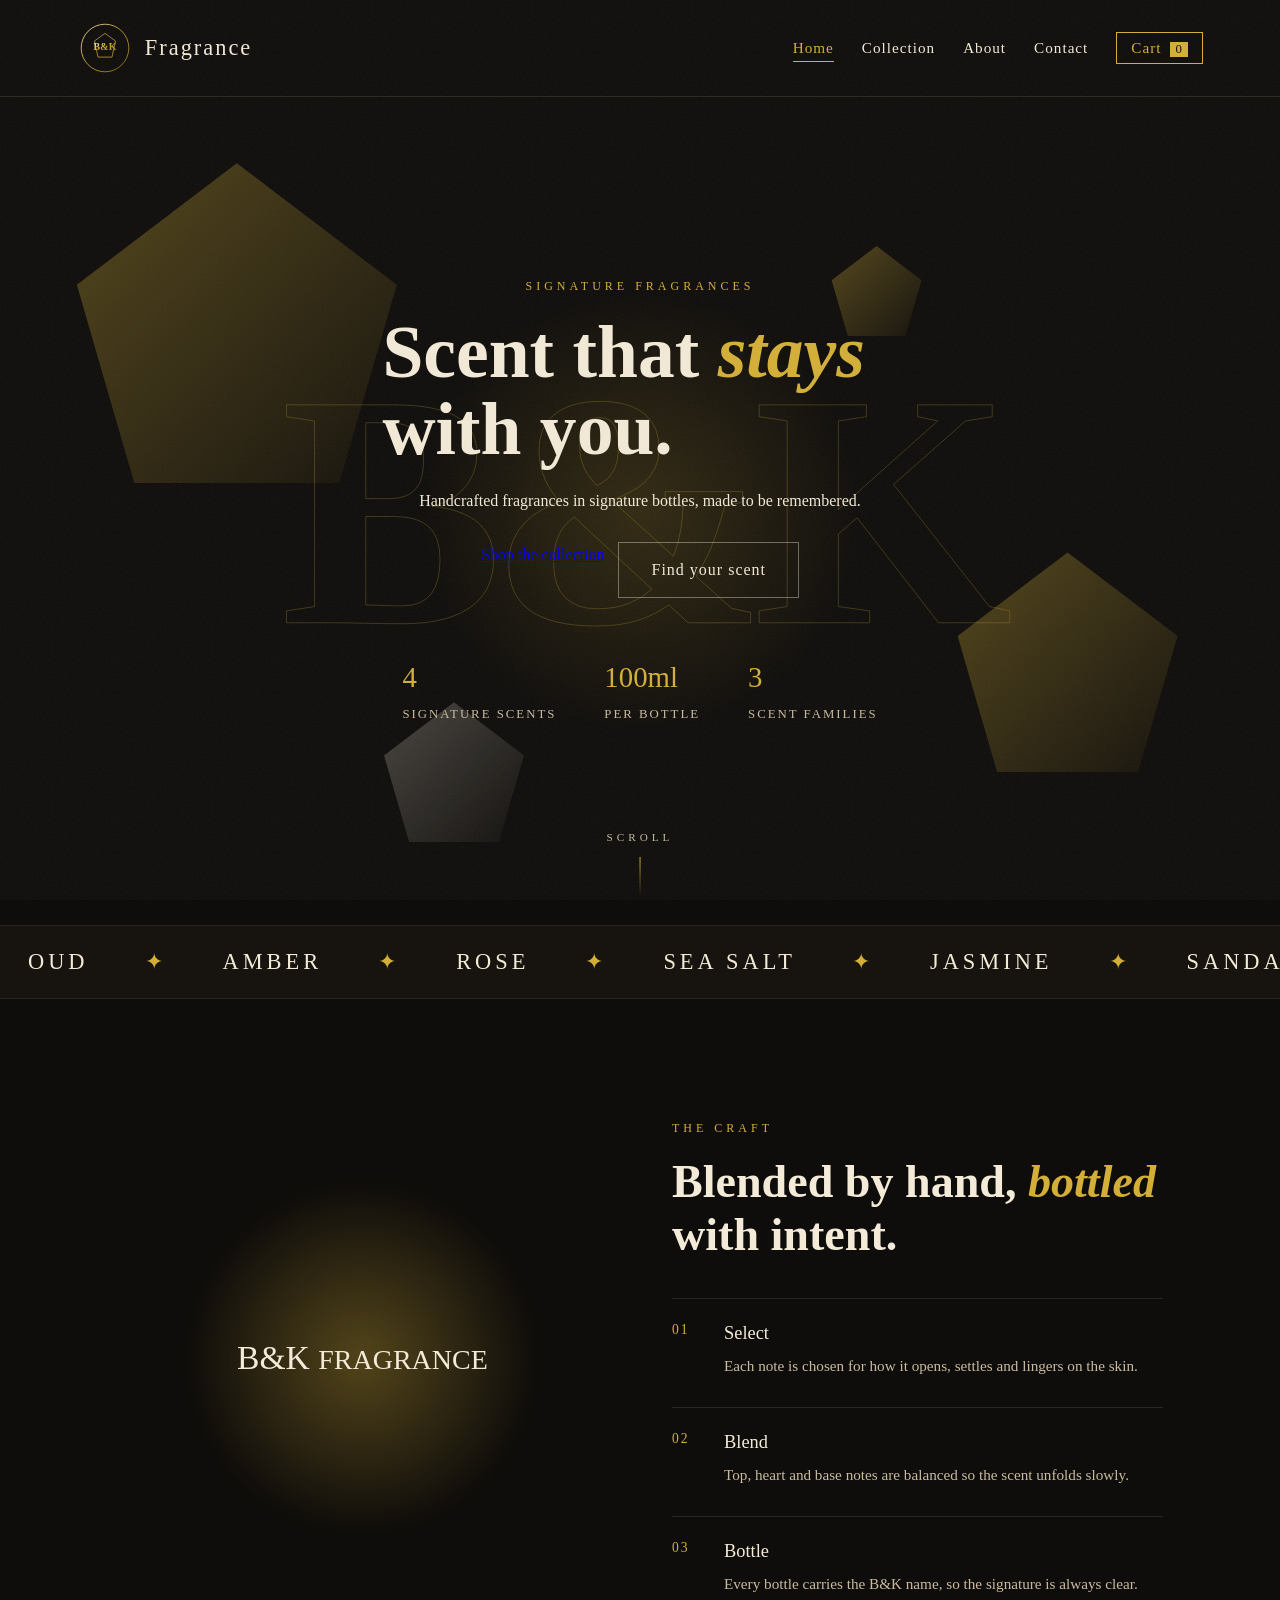
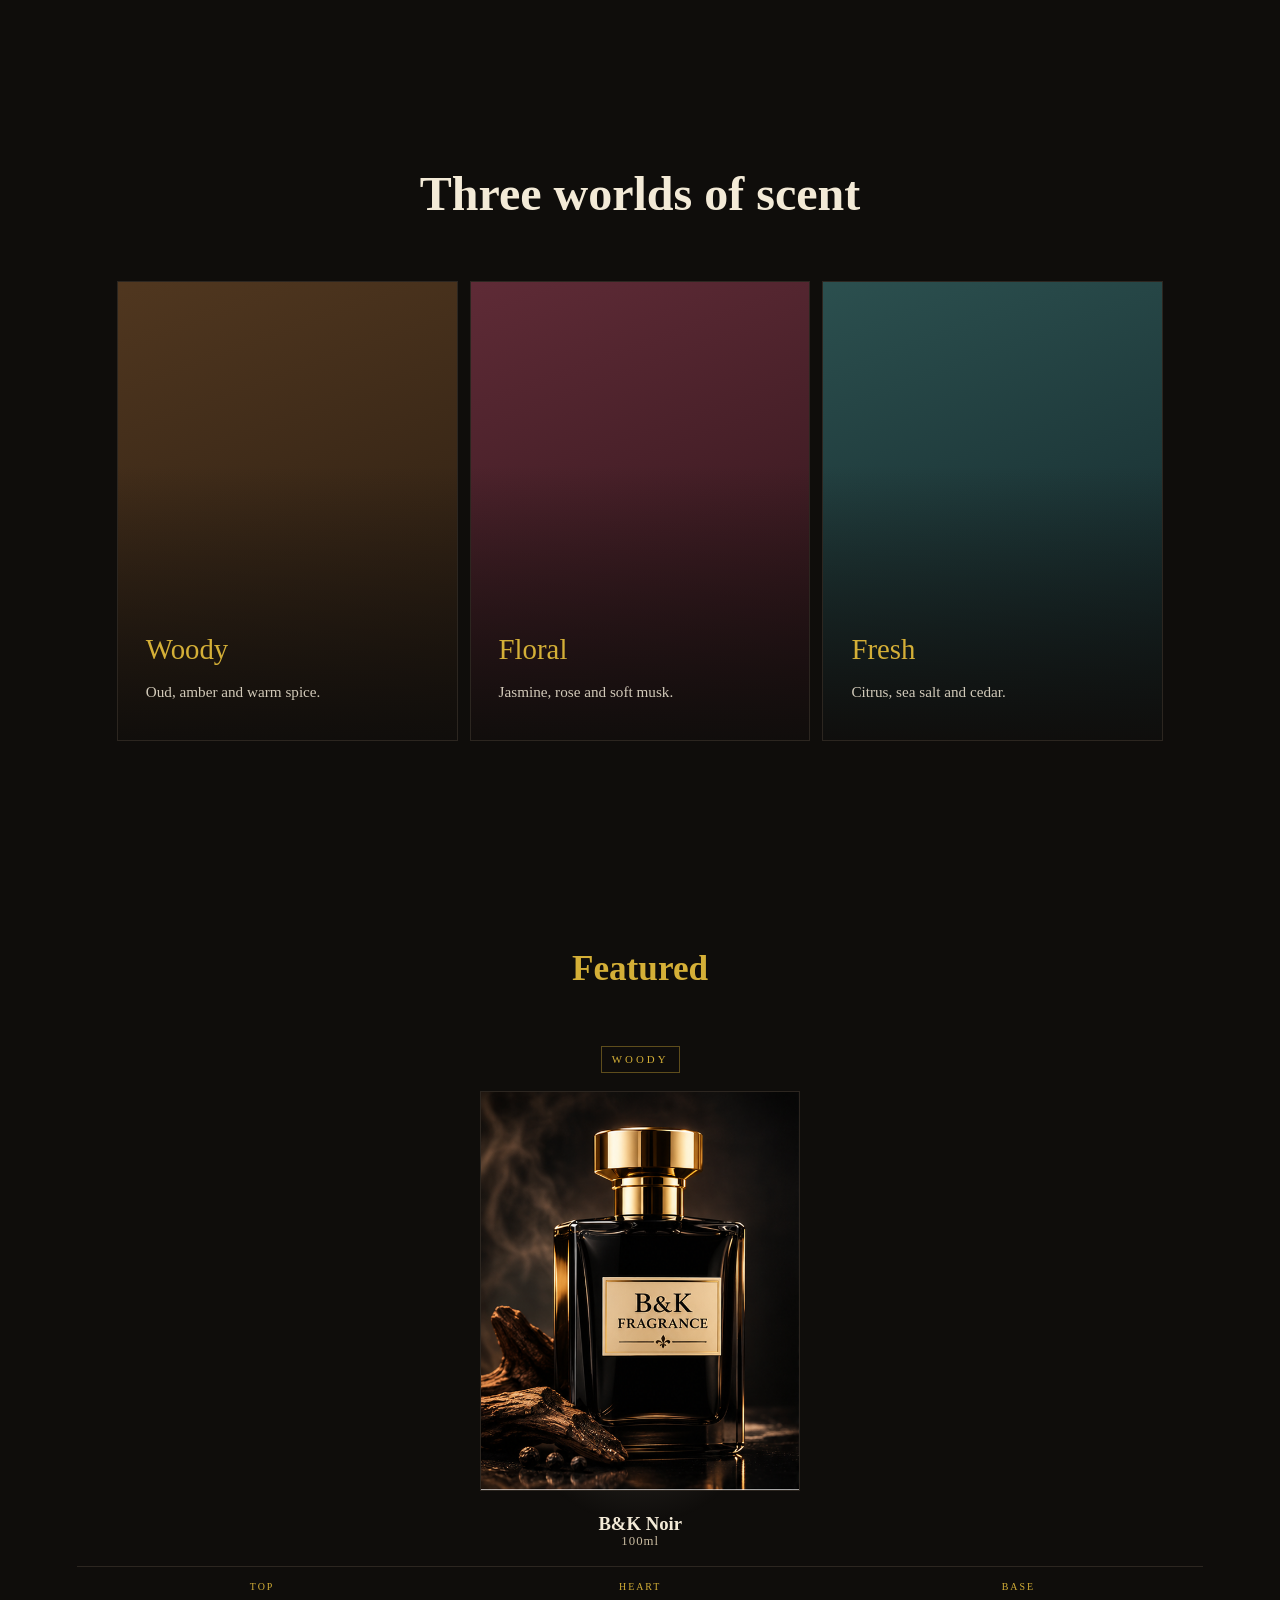
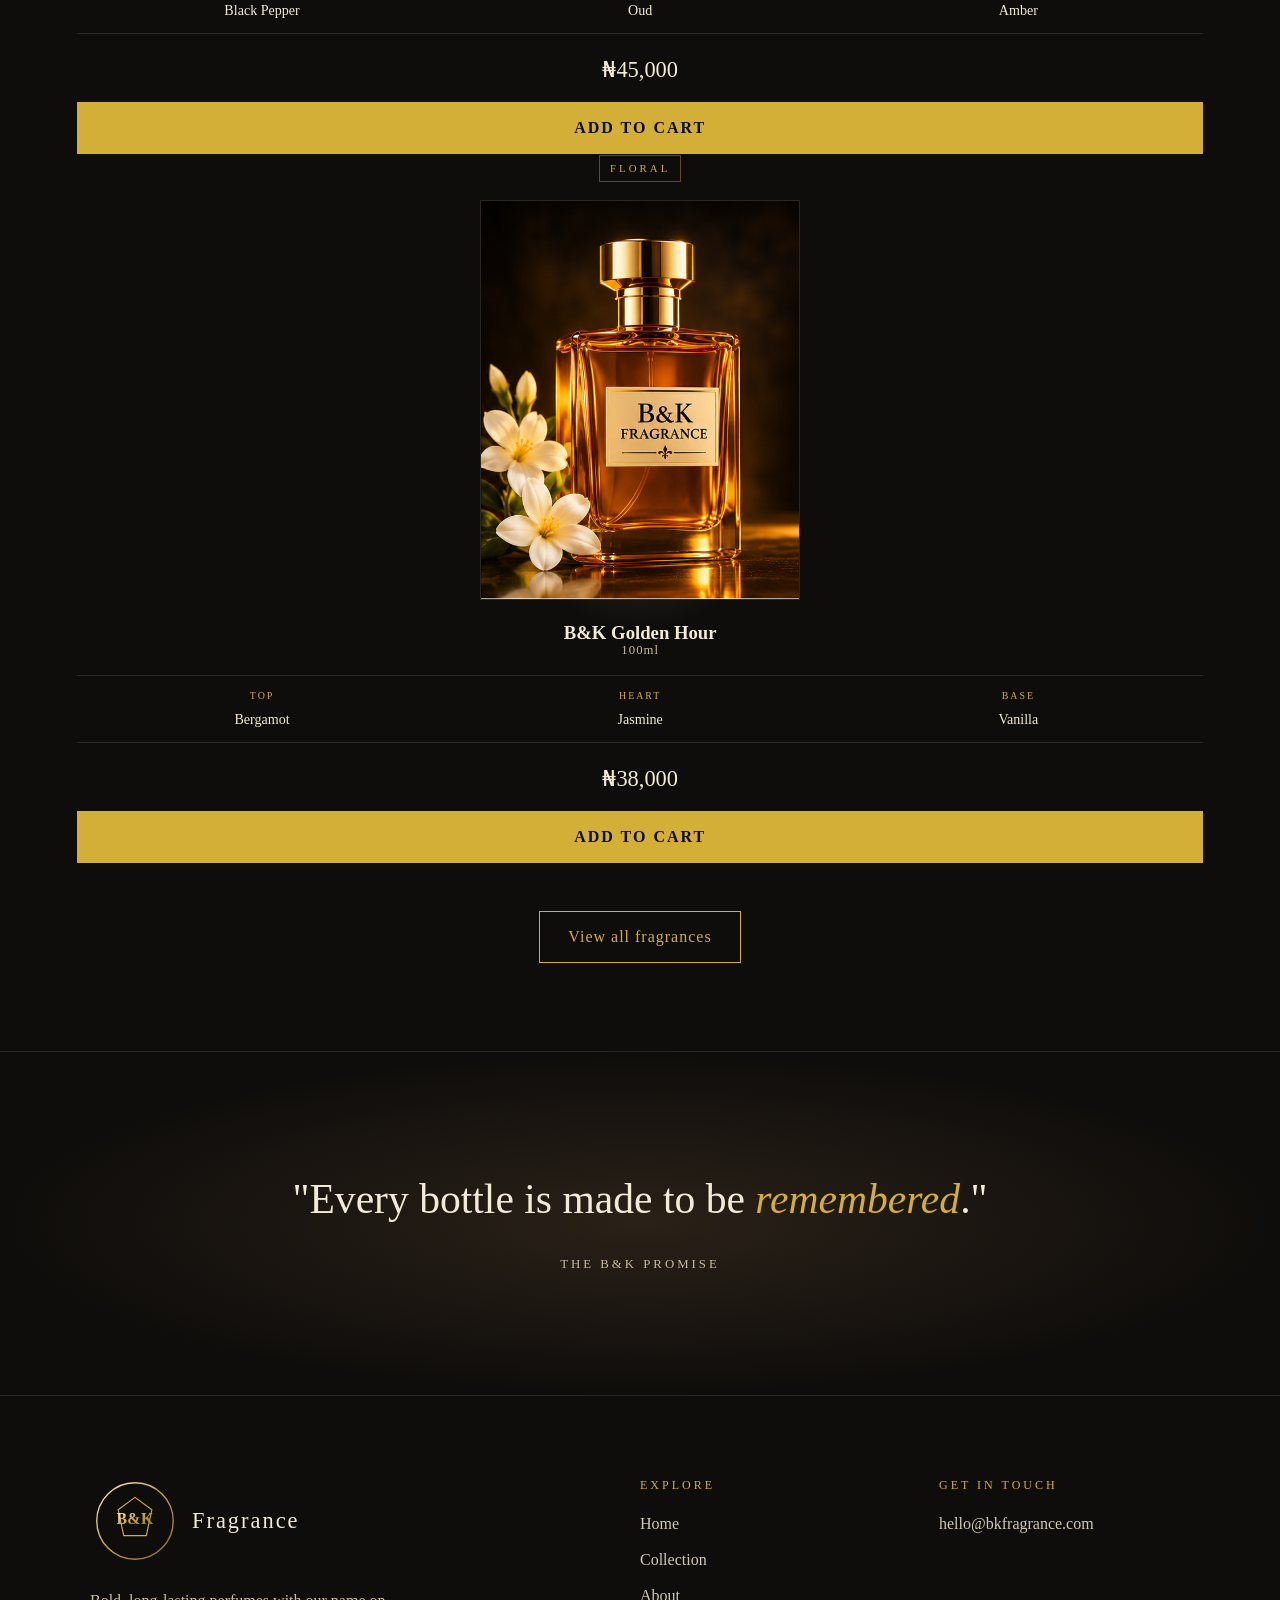
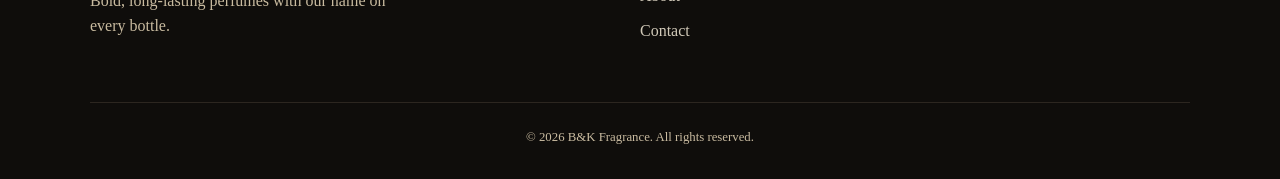
==== index.html @ 290b1237 "Add files via upload" ====
<!DOCTYPE html>
<html lang="en">
<head>
  <meta charset="UTF-8">
  <meta name="viewport" content="width=device-width, initial-scale=1.0">
  <title>B&K Fragrance | Home</title>
  <link rel="stylesheet" href="style.css">
</head>
<body>

  <header class="site-header">
    <a href="index.html" class="logo"><svg xmlns="http://www.w3.org/2000/svg" viewBox="0 0 400 400" width="56" height="56"><defs><linearGradient id="gold56" x1="0" y1="0" x2="1" y2="1"><stop offset="0%" stop-color="#fff3c4"/><stop offset="45%" stop-color="#d4af37"/><stop offset="100%" stop-color="#8a6d1f"/></linearGradient></defs><circle cx="200" cy="200" r="170" fill="none" stroke="url(#gold56)" stroke-width="6"/><polygon points="200,95 275,150 250,265 150,265 125,150" fill="none" stroke="#d4af37" stroke-width="5"/><text x="200" y="215" text-anchor="middle" font-family="Georgia, serif" font-size="70" font-weight="bold" fill="url(#gold56)">B&amp;K</text><span>Fragrance</span></svg></a>
    <nav>
      <a href="index.html" class="active">Home</a>
      <a href="collection.html">Collection</a>
      <a href="about.html">About</a>
      <a href="contact.html">Contact</a>
    </nav>
  </header>

  <section class="hero">
    <div class="hero-mark" aria-hidden="true">B&amp;K</div>
    <span class="eyebrow">Signature fragrances</span>
    <h1>Scent that <em>stays</em> with you.</h1>
    <p>Handcrafted fragrances in signature bottles, made to be remembered.</p>
    <div class="hero-actions">
      <a href="collection.html" class="btn">Shop the collection</a>
      <a href="contact.html" class="btn-ghost">Find your scent</a>
    </div>
    <ul class="hero-stats">
      <li><strong>4</strong><span>Signature scents</span></li>
      <li><strong>100ml</strong><span>Per bottle</span></li>
      <li><strong>3</strong><span>Scent families</span></li>
    </ul>
    <div class="scroll-cue">Scroll</div>
  </section>

  <div class="marquee" aria-hidden="true">
    <div class="marquee-track">
      <span>Oud</span><span>Amber</span><span>Rose</span><span>Sea Salt</span><span>Jasmine</span><span>Sandalwood</span><span>Vanilla</span><span>Cedar</span>
      <span>Oud</span><span>Amber</span><span>Rose</span><span>Sea Salt</span><span>Jasmine</span><span>Sandalwood</span><span>Vanilla</span><span>Cedar</span>
    </div>
  </div>

  <section class="split">
    <div class="split-visual">
      <div class="orb"></div>
      <div class="bottle-stage">
        <div class="bottle">
          <div class="bottle-cap"></div>
          <div class="bottle-neck"></div>
          <div class="bottle-body">
            <div class="bottle-label">
              B&amp;K
              <small>FRAGRANCE</small>
            </div>
          </div>
        </div>
      </div>
    </div>
    <div class="split-copy">
      <span class="eyebrow">The craft</span>
      <h2>Blended by hand, <em>bottled</em> with intent.</h2>
      <ol class="steps">
        <li><span>01</span><div><h4>Select</h4><p>Each note is chosen for how it opens, settles and lingers on the skin.</p></div></li>
        <li><span>02</span><div><h4>Blend</h4><p>Top, heart and base notes are balanced so the scent unfolds slowly.</p></div></li>
        <li><span>03</span><div><h4>Bottle</h4><p>Every bottle carries the B&amp;K name, so the signature is always clear.</p></div></li>
      </ol>
    </div>
  </section>

  <section class="families">
    <h2 class="section-title">Three worlds of scent</h2>
    <div class="family-row">
      <a href="collection.html?family=Woody" class="family-card woody">
        <span class="family-name">Woody</span>
        <span class="family-desc">Oud, amber and warm spice.</span>
      </a>
      <a href="collection.html?family=Floral" class="family-card floral">
        <span class="family-name">Floral</span>
        <span class="family-desc">Jasmine, rose and soft musk.</span>
      </a>
      <a href="collection.html?family=Fresh" class="family-card fresh">
        <span class="family-name">Fresh</span>
        <span class="family-desc">Citrus, sea salt and cedar.</span>
      </a>
    </div>
  </section>

  <section id="featured" class="featured">
    <h2>Featured</h2>
    <div class="product-grid" id="featuredGrid"></div>
    <p class="center-link"><a href="collection.html" class="btn-outline">View all fragrances</a></p>
  </section>

  <section class="quote-band">
    <blockquote>"Every bottle is made to be <em>remembered</em>."</blockquote>
    <cite>The B&amp;K promise</cite>
  </section>

  <footer class="site-footer big-footer">
    <div class="footer-grid">
      <div class="footer-brand">
        <div class="logo"><svg xmlns="http://www.w3.org/2000/svg" viewBox="0 0 400 400" width="90" height="90"><defs><linearGradient id="gold90" x1="0" y1="0" x2="1" y2="1"><stop offset="0%" stop-color="#fff3c4"/><stop offset="45%" stop-color="#d4af37"/><stop offset="100%" stop-color="#8a6d1f"/></linearGradient></defs><circle cx="200" cy="200" r="170" fill="none" stroke="url(#gold90)" stroke-width="6"/><polygon points="200,95 275,150 250,265 150,265 125,150" fill="none" stroke="#d4af37" stroke-width="5"/><text x="200" y="215" text-anchor="middle" font-family="Georgia, serif" font-size="70" font-weight="bold" fill="url(#gold90)">B&amp;K</text><span>Fragrance</span></svg></div>
        <p>Bold, long-lasting perfumes with our name on every bottle.</p>
      </div>
      <div class="footer-col">
        <h4>Explore</h4>
        <a href="index.html">Home</a>
        <a href="collection.html">Collection</a>
        <a href="about.html">About</a>
        <a href="contact.html">Contact</a>
      </div>
      <div class="footer-col">
        <h4>Get in touch</h4>
        <a href="mailto:hello@bkfragrance.com">hello@bkfragrance.com</a>
      </div>
    </div>
    <p class="footer-bottom">&copy; 2026 B&amp;K Fragrance. All rights reserved.</p>
  </footer>

  <script src="script.js"></script>
  <script src="motion.js"></script>
  <script src="cart.js"></script>
</body>
</html>
---- style.css ----
* {
  margin: 0;
  padding: 0;
  box-sizing: border-box;
}

body {
  font-family: Georgia, "Times New Roman", serif;
  background: #0f0d0b;
  color: #f3ead7;
  line-height: 1.6;
}

/* Header */
.site-header {
  display: flex;
  justify-content: space-between;
  align-items: center;
  padding: 20px 6%;
  background: #0f0d0b;
  border-bottom: 1px solid #2c2620;
  position: sticky;
  top: 0;
  z-index: 10;
}

.logo {
  font-size: 1.5rem;
  letter-spacing: 2px;
  color: #d4af37;
}

.logo span {
  color: #f3ead7;
  font-weight: normal;
}

.site-header nav a {
  color: #f3ead7;
  text-decoration: none;
  margin-left: 24px;
  font-size: 0.95rem;
  letter-spacing: 1px;
}

.site-header nav a:hover,
.site-header nav a.active {
  color: #d4af37;
}

.page-intro {
  text-align: center;
  padding: 80px 6% 40px;
}

.page-intro h1 {
  font-size: 2.6rem;
  color: #d4af37;
  margin-bottom: 12px;
}

.page-intro p {
  color: #c9bba0;
}

.featured {
  padding: 80px 6%;
  text-align: center;
}

.featured h2 {
  font-size: 2.2rem;
  margin-bottom: 48px;
  color: #d4af37;
}

.center-link {
  margin-top: 48px;
}

.btn-outline {
  display: inline-block;
  padding: 12px 28px;
  border: 1px solid #d4af37;
  color: #d4af37;
  text-decoration: none;
  letter-spacing: 1px;
}

.btn-outline:hover {
  background: #d4af37;
  color: #0f0d0b;
}

.collection {
  padding: 0 6% 80px;
  text-align: center;
}

.about-text {
  max-width: 640px;
  margin: 0 auto;
  padding: 0 6% 80px;
  text-align: center;
}

.about-text p {
  color: #c9bba0;
  margin-bottom: 20px;
}

/* ===== Scent brief contact form ===== */
.scent-form-wrap {
  max-width: 760px;
  margin: 0 auto;
  padding: 0 6% 80px;
}

.scent-form {
  display: flex;
  flex-direction: column;
  gap: 40px;
}

.form-step {
  border: none;
  border-top: 1px solid #2c2620;
  padding-top: 24px;
  min-width: 0;
}

.form-step legend {
  font-size: 1.2rem;
  color: #f3ead7;
  margin-bottom: 20px;
  display: flex;
  align-items: center;
  gap: 12px;
}

.step-num {
  font-size: 0.8rem;
  color: #0f0d0b;
  background: #d4af37;
  padding: 2px 8px;
  letter-spacing: 1px;
}

/* Scent note chips */
.chip-group {
  display: flex;
  flex-wrap: wrap;
  gap: 10px;
}

.chip input {
  position: absolute;
  opacity: 0;
  pointer-events: none;
}

.chip span {
  display: inline-block;
  padding: 10px 18px;
  border: 1px solid #5a4d3a;
  border-radius: 999px;
  cursor: pointer;
  transition: all 0.2s ease;
  color: #c9bba0;
}

.chip:hover span {
  border-color: #d4af37;
}

.chip input:checked + span {
  background: #d4af37;
  border-color: #d4af37;
  color: #0f0d0b;
}

.chip input:focus-visible + span {
  outline: 2px solid #f3ead7;
  outline-offset: 2px;
}

/* Occasion cards */
.card-group {
  display: grid;
  grid-template-columns: repeat(auto-fit, minmax(190px, 1fr));
  gap: 16px;
}

.choice-card {
  position: relative;
  display: flex;
  flex-direction: column;
  gap: 6px;
  padding: 22px 18px;
  background: #1a1612;
  border: 1px solid #2c2620;
  cursor: pointer;
  transition: border-color 0.2s ease, transform 0.2s ease;
}

.choice-card:hover {
  transform: translateY(-3px);
  border-color: #d4af37;
}

.choice-card input {
  position: absolute;
  opacity: 0;
  pointer-events: none;
}

.choice-card:has(input:checked) {
  border-color: #d4af37;
  box-shadow: inset 0 0 0 1px #d4af37;
}

.card-title {
  font-size: 1.1rem;
  color: #d4af37;
}

.card-sub {
  font-size: 0.85rem;
  color: #c9bba0;
}

/* Bottle size selector */
.size-group {
  display: flex;
  gap: 16px;
  flex-wrap: wrap;
}

.size-option {
  position: relative;
  cursor: pointer;
}

.size-option input {
  position: absolute;
  opacity: 0;
  pointer-events: none;
}

.size-option span {
  display: flex;
  align-items: flex-end;
  justify-content: center;
  width: 110px;
  height: 110px;
  border: 1px solid #5a4d3a;
  color: #f3ead7;
  font-size: 1rem;
  letter-spacing: 1px;
  padding-bottom: 14px;
  transition: all 0.2s ease;
}

.size-option:hover span {
  border-color: #d4af37;
}

.size-option input:checked + span {
  border-color: #d4af37;
  background: #1a1612;
  color: #d4af37;
  box-shadow: 0 0 0 2px #d4af37 inset;
}

/* Floating-label text fields */
.field-row {
  display: grid;
  grid-template-columns: 1fr 1fr;
  gap: 20px;
}

.field {
  position: relative;
  margin-bottom: 20px;
}

.field input,
.field textarea {
  width: 100%;
  padding: 18px 14px 8px;
  background: #1a1612;
  border: 1px solid #2c2620;
  border-bottom: 2px solid #5a4d3a;
  color: #f3ead7;
  font-family: inherit;
  font-size: 1rem;
  outline: none;
  resize: vertical;
  transition: border-color 0.2s ease;
}

.field label {
  position: absolute;
  top: 16px;
  left: 14px;
  color: #9c8f75;
  pointer-events: none;
  transition: all 0.2s ease;
}

.field input:focus,
.field textarea:focus {
  border-bottom-color: #d4af37;
}

.field input:focus + label,
.field input:not(:placeholder-shown) + label,
.field textarea:focus + label,
.field textarea:not(:placeholder-shown) + label {
  top: 4px;
  font-size: 0.72rem;
  color: #d4af37;
  letter-spacing: 1px;
  text-transform: uppercase;
}

/* Live summary card */
.summary {
  background: #1a1612;
  border-left: 3px solid #d4af37;
  padding: 22px 24px;
}

.summary h3 {
  color: #d4af37;
  font-size: 1rem;
  letter-spacing: 1px;
  margin-bottom: 12px;
  text-transform: uppercase;
}

.summary p {
  color: #c9bba0;
  font-size: 0.95rem;
  margin-bottom: 6px;
}

.summary strong {
  color: #f3ead7;
  font-weight: normal;
}

/* Submit */
.submit-btn {
  padding: 16px;
  background: #d4af37;
  color: #0f0d0b;
  border: none;
  font-family: inherit;
  font-size: 1rem;
  font-weight: bold;
  letter-spacing: 1px;
  cursor: pointer;
  transition: background 0.2s ease;
}

.submit-btn:hover {
  background: #f3ead7;
}

.form-status {
  text-align: center;
  min-height: 1.5em;
  color: #c9bba0;
}

.form-status.success {
  color: #8fbf7a;
}

.form-status.error {
  color: #e07a6a;
}

@media (max-width: 640px) {
  .field-row {
    grid-template-columns: 1fr;
  }
}

/* ===== Motion & facets ===== */
html {
  scroll-behavior: smooth;
}

body {
  position: relative;
  overflow-x: hidden;
  animation: pageIn 0.9s ease both;
}

@keyframes pageIn {
  from { opacity: 0; }
  to { opacity: 1; }
}

/* Fine grain texture over the whole site */
body::before {
  content: "";
  position: fixed;
  inset: 0;
  pointer-events: none;
  z-index: 100;
  opacity: 0.06;
  background-image: url("data:image/svg+xml;utf8,<svg xmlns='http://www.w3.org/2000/svg' width='160' height='160'><filter id='n'><feTurbulence type='fractalNoise' baseFrequency='0.9' numOctaves='2' stitchTiles='stitch'/></filter><rect width='100%' height='100%' filter='url(%23n)'/></svg>");
}

/* Shimmering gold logo */
.logo {
  background: linear-gradient(90deg, #d4af37 0%, #fff3c4 40%, #d4af37 60%, #8a6d1f 100%);
  background-size: 200% auto;
  -webkit-background-clip: text;
  background-clip: text;
  -webkit-text-fill-color: transparent;
  animation: shimmer 6s linear infinite;
}

.logo span {
  -webkit-text-fill-color: #f3ead7;
}

@keyframes shimmer {
  to { background-position: 200% center; }
}

/* Nav underline that draws in on hover */
.site-header nav a {
  position: relative;
}

.site-header nav a::after {
  content: "";
  position: absolute;
  left: 0;
  bottom: -6px;
  width: 0;
  height: 1px;
  background: #d4af37;
  transition: width 0.35s ease;
}

.site-header nav a:hover::after,
.site-header nav a.active::after {
  width: 100%;
}

/* Hero: layered background with floating facets and a cursor spotlight */
.hero {
  position: relative;
  overflow: hidden;
  isolation: isolate;
}

.hero::after {
  content: "";
  position: absolute;
  inset: 0;
  z-index: 0;
  pointer-events: none;
  background: radial-gradient(circle 320px at var(--mx, 50%) var(--my, 50%), rgba(212, 175, 55, 0.18), transparent 70%);
}

.hero > *:not(.facets) {
  position: relative;
  z-index: 1;
}

.facets {
  position: absolute;
  inset: 0;
  z-index: 0;
  pointer-events: none;
}

.facets span {
  position: absolute;
  display: block;
  background: linear-gradient(135deg, rgba(212, 175, 55, 0.35), rgba(212, 175, 55, 0.03));
  clip-path: polygon(50% 0%, 100% 38%, 82% 100%, 18% 100%, 0% 38%);
  animation: float 14s ease-in-out infinite;
}

.facets span:nth-child(1) { width: 320px; height: 320px; top: 8%; left: 6%; }
.facets span:nth-child(2) { width: 220px; height: 220px; top: 55%; right: 8%; animation-duration: 18s; animation-delay: -4s; }
.facets span:nth-child(3) {
  width: 140px; height: 140px; bottom: 10%; left: 30%; animation-duration: 11s; animation-delay: -7s;
  background: linear-gradient(135deg, rgba(243, 234, 215, 0.25), rgba(243, 234, 215, 0.02));
}
.facets span:nth-child(4) { width: 90px; height: 90px; top: 18%; right: 28%; animation-duration: 16s; animation-delay: -2s; }

@keyframes float {
  0%, 100% { transform: translate(0, 0) rotate(0deg); }
  50% { transform: translate(20px, -30px) rotate(12deg); }
}

.hero h1,
.hero p,
.hero .btn,
.page-intro h1 {
  animation: rise 1s cubic-bezier(0.2, 0.7, 0.2, 1) both;
}

.hero p {
  animation-delay: 0.2s;
}

.hero .btn {
  animation-delay: 0.4s;
}

@keyframes rise {
  from { opacity: 0; transform: translateY(30px); filter: blur(6px); }
  to { opacity: 1; transform: none; filter: none; }
}

/* Scroll reveal (driven by motion.js) */
.reveal {
  opacity: 0;
  translate: 0 40px;
  transition-property: opacity, translate, transform, border-color, box-shadow;
  transition-duration: 0.9s, 0.9s, 0.25s, 0.3s, 0.3s;
  transition-timing-function: ease, cubic-bezier(0.2, 0.7, 0.2, 1), ease, ease, ease;
  transition-delay: var(--d, 0s), var(--d, 0s), 0s, 0s, 0s;
}

.reveal.in {
  opacity: 1;
  translate: 0 0;
}

/* Product cards: light sheen and 3D tilt */
.product-card {
  position: relative;
  overflow: hidden;
  transform: perspective(900px) rotateX(var(--rx, 0deg)) rotateY(var(--ry, 0deg));
}

.product-card::before {
  content: "";
  position: absolute;
  inset: 0;
  pointer-events: none;
  background: radial-gradient(circle 180px at var(--gx, 50%) var(--gy, 50%), rgba(243, 234, 215, 0.14), transparent 70%);
}

.product-card:hover {
  border-color: #d4af37;
  box-shadow: 0 20px 50px -20px rgba(212, 175, 55, 0.45);
}

.product-card > * {
  position: relative;
}

/* Bottles bob gently and catch a light sweep */
.bottle {
  animation: bob 5s ease-in-out infinite;
}

.product-card:nth-child(2n) .bottle {
  animation-delay: -2s;
}

@keyframes bob {
  0%, 100% { transform: translateY(0); }
  50% { transform: translateY(-8px); }
}

.bottle-body {
  position: relative;
  overflow: hidden;
}

.bottle-body::after {
  content: "";
  position: absolute;
  top: -50%;
  left: -60%;
  width: 40%;
  height: 200%;
  background: linear-gradient(90deg, transparent, rgba(255, 255, 255, 0.35), transparent);
  transform: rotate(20deg);
  animation: sheen 4s ease-in-out infinite;
}

.bottle-label {
  position: relative;
  z-index: 1;
}

@keyframes sheen {
  0% { left: -60%; }
  60%, 100% { left: 130%; }
}

/* Buttons get a light sweep on hover */
.btn,
.btn-outline,
.submit-btn {
  position: relative;
  overflow: hidden;
}

.btn::after,
.btn-outline::after,
.submit-btn::after {
  content: "";
  position: absolute;
  top: 0;
  left: -75%;
  width: 50%;
  height: 100%;
  background: linear-gradient(90deg, transparent, rgba(255, 255, 255, 0.45), transparent);
  transform: skewX(-20deg);
  transition: left 0.6s ease;
}

.btn:hover::after,
.btn-outline:hover::after,
.submit-btn:hover::after {
  left: 125%;
}

/* Respect users who prefer less motion */
@media (prefers-reduced-motion: reduce) {
  *,
  *::before,
  *::after {
    animation: none !important;
    transition: none !important;
    scroll-behavior: auto !important;
  }

  .reveal {
    opacity: 1;
    translate: none;
  }
}

/* ===== Layered design v2 ===== */
:root {
  --gold: #d4af37;
  --cream: #f3ead7;
  --muted: #c9bba0;
  --ink: #0f0d0b;
  --panel: #17130f;
  --line: #2c2620;
}

/* Scroll reveal: includes flex-grow so family panels still expand smoothly */
.reveal {
  opacity: 0;
  translate: 0 40px;
  transition-property: opacity, translate, transform, border-color, box-shadow, flex-grow;
  transition-duration: 0.9s, 0.9s, 0.25s, 0.3s, 0.3s, 0.6s;
  transition-timing-function: ease, cubic-bezier(0.2, 0.7, 0.2, 1), ease, ease, ease, cubic-bezier(0.2, 0.7, 0.2, 1);
  transition-delay: var(--d, 0s), var(--d, 0s), 0s, 0s, 0s, 0s;
}

.eyebrow {
  display: block;
  font-size: 0.75rem;
  letter-spacing: 4px;
  text-transform: uppercase;
  color: var(--gold);
  margin-bottom: 18px;
}

em {
  color: var(--gold);
  font-style: italic;
}

/* ----- Hero ----- */
.hero {
  min-height: 92vh;
  display: flex;
  flex-direction: column;
  align-items: center;
  justify-content: center;
  padding: 120px 6% 140px;
}

.hero .hero-mark {
  position: absolute;
  left: 50%;
  top: 50%;
  transform: translate(-50%, -50%);
  z-index: 0;
  font-size: clamp(9rem, 26vw, 22rem);
  font-weight: bold;
  letter-spacing: -0.04em;
  color: transparent;
  -webkit-text-stroke: 1px rgba(212, 175, 55, 0.25);
  white-space: nowrap;
  pointer-events: none;
  animation: markIn 2.4s cubic-bezier(0.2, 0.7, 0.2, 1) both;
}

@keyframes markIn {
  from { opacity: 0; letter-spacing: 0.25em; }
  to { opacity: 1; letter-spacing: -0.04em; }
}

.hero h1 {
  font-size: clamp(2.6rem, 6vw, 4.6rem);
  line-height: 1.05;
  max-width: 14ch;
  margin: 0 auto 20px;
}

.hero .eyebrow {
  animation: rise 1s cubic-bezier(0.2, 0.7, 0.2, 1) both;
}

.hero-actions {
  display: flex;
  gap: 14px;
  justify-content: center;
  flex-wrap: wrap;
  margin-top: 28px;
  animation: rise 1s cubic-bezier(0.2, 0.7, 0.2, 1) 0.4s both;
}

.btn-ghost {
  display: inline-block;
  padding: 14px 32px;
  border: 1px solid rgba(243, 234, 215, 0.4);
  color: var(--cream);
  text-decoration: none;
  letter-spacing: 1px;
  transition: border-color 0.3s ease, color 0.3s ease;
}

.btn-ghost:hover {
  border-color: var(--gold);
  color: var(--gold);
}

.hero-stats {
  list-style: none;
  display: flex;
  gap: 48px;
  justify-content: center;
  flex-wrap: wrap;
  margin-top: 56px;
  animation: rise 1s cubic-bezier(0.2, 0.7, 0.2, 1) 0.6s both;
}

.hero-stats strong {
  display: block;
  font-size: 1.8rem;
  color: var(--gold);
  font-weight: normal;
}

.hero-stats span {
  font-size: 0.8rem;
  letter-spacing: 2px;
  text-transform: uppercase;
  color: var(--muted);
}

.hero .scroll-cue {
  position: absolute;
  bottom: 28px;
  left: 50%;
  transform: translateX(-50%);
  font-size: 0.7rem;
  letter-spacing: 4px;
  text-transform: uppercase;
  color: var(--muted);
}

.hero .scroll-cue::after {
  content: "";
  display: block;
  width: 1px;
  height: 40px;
  margin: 10px auto 0;
  background: linear-gradient(var(--gold), transparent);
  animation: cue 2s ease-in-out infinite;
}

@keyframes cue {
  0% { transform: scaleY(0); transform-origin: top; }
  50% { transform: scaleY(1); transform-origin: top; }
  51% { transform-origin: bottom; }
  100% { transform: scaleY(0); transform-origin: bottom; }
}

/* ----- Marquee band ----- */
.marquee {
  overflow: hidden;
  border-top: 1px solid var(--line);
  border-bottom: 1px solid var(--line);
  padding: 18px 0;
  background: var(--panel);
}

.marquee-track {
  display: flex;
  width: max-content;
  animation: marquee 30s linear infinite;
}

.marquee-track span {
  font-size: 1.4rem;
  letter-spacing: 4px;
  text-transform: uppercase;
  color: var(--cream);
  padding: 0 28px;
  white-space: nowrap;
}

.marquee-track span::after {
  content: "✦";
  color: var(--gold);
  margin-left: 56px;
}

@keyframes marquee {
  to { transform: translateX(-50%); }
}

/* ----- Craft split ----- */
.split {
  display: grid;
  grid-template-columns: 1fr 1fr;
  gap: 64px;
  align-items: center;
  max-width: 1200px;
  margin: 0 auto;
  padding: 120px 6%;
}

.split-visual {
  position: relative;
  height: 460px;
  display: flex;
  align-items: center;
  justify-content: center;
}

.split-visual .orb {
  position: absolute;
  width: 380px;
  height: 380px;
  border-radius: 50%;
  background: radial-gradient(circle, rgba(212, 175, 55, 0.35), transparent 65%);
  filter: blur(10px);
  animation: float 12s ease-in-out infinite;
}

.bottle-stage {
  zoom: 2.1;
  position: relative;
  z-index: 1;
}

.split-copy h2 {
  font-size: clamp(2rem, 3.6vw, 3rem);
  line-height: 1.15;
  margin-bottom: 36px;
}

.steps {
  list-style: none;
  display: grid;
  gap: 28px;
}

.steps li {
  display: flex;
  gap: 20px;
  padding-top: 20px;
  border-top: 1px solid var(--line);
}

.steps span {
  font-size: 0.85rem;
  color: var(--gold);
  letter-spacing: 2px;
  min-width: 32px;
}

.steps h4 {
  font-weight: normal;
  font-size: 1.15rem;
  margin-bottom: 6px;
}

.steps p {
  color: var(--muted);
  font-size: 0.95rem;
}

/* ----- Scent families ----- */
.families {
  max-width: 1200px;
  margin: 0 auto;
  padding: 40px 6% 120px;
}

.section-title {
  font-size: clamp(2rem, 4vw, 3rem);
  text-align: center;
  margin-bottom: 48px;
}

.family-row {
  display: flex;
  gap: 12px;
  height: 460px;
}

.family-card {
  position: relative;
  flex: 1;
  display: flex;
  flex-direction: column;
  justify-content: flex-end;
  padding: 36px 28px;
  overflow: hidden;
  text-decoration: none;
  color: var(--cream);
  background: var(--panel);
  border: 1px solid var(--line);
}

.family-card::before {
  content: "";
  position: absolute;
  inset: 0;
  background: var(--fam);
  opacity: 0.85;
}

.family-card::after {
  content: "";
  position: absolute;
  inset: 0;
  background: linear-gradient(to top, rgba(15, 13, 11, 0.95), transparent 60%);
}

.family-card > * {
  position: relative;
  z-index: 1;
}

.family-card:hover {
  flex-grow: 2.4;
  border-color: var(--gold);
}

.family-card.woody { --fam: linear-gradient(160deg, #5a3d22, #2a1c10); }
.family-card.floral { --fam: linear-gradient(160deg, #6b2f3d, #2f1219); }
.family-card.fresh { --fam: linear-gradient(160deg, #2f5a5a, #10262a); }

.family-name {
  font-size: 1.8rem;
  color: var(--gold);
  margin-bottom: 8px;
}

.family-desc {
  font-size: 0.95rem;
  opacity: 0.85;
}

/* ----- Collection filters and product cards v2 ----- */
.filter-bar {
  display: flex;
  justify-content: center;
  gap: 12px;
  flex-wrap: wrap;
  padding: 0 6% 48px;
}

.filter-btn {
  background: transparent;
  color: var(--muted);
  border: 1px solid var(--line);
  padding: 10px 22px;
  font-family: inherit;
  font-size: 0.8rem;
  letter-spacing: 2px;
  text-transform: uppercase;
  cursor: pointer;
  transition: all 0.3s ease;
}

.filter-btn:hover {
  color: var(--gold);
  border-color: var(--gold);
}

.filter-btn.active {
  background: var(--gold);
  color: var(--ink);
  border-color: var(--gold);
}

.family-tag {
  display: inline-block;
  font-size: 0.68rem;
  letter-spacing: 3px;
  text-transform: uppercase;
  color: var(--gold);
  border: 1px solid rgba(212, 175, 55, 0.4);
  padding: 4px 10px;
  margin-bottom: 18px;
}

.product-card .size {
  font-size: 0.8rem;
  color: var(--muted);
  letter-spacing: 1px;
  margin-top: -8px;
  margin-bottom: 12px;
}

.pyramid {
  display: grid;
  grid-template-columns: repeat(3, 1fr);
  gap: 8px;
  margin: 14px 0 18px;
  padding: 12px 0;
  border-top: 1px solid var(--line);
  border-bottom: 1px solid var(--line);
}

.pyramid div {
  font-size: 0.88rem;
  color: var(--cream);
}

.pyramid small {
  display: block;
  font-size: 0.62rem;
  letter-spacing: 2px;
  text-transform: uppercase;
  color: var(--gold);
  margin-bottom: 4px;
}

/* ----- Quote band ----- */
.quote-band {
  padding: 120px 6%;
  text-align: center;
  background: radial-gradient(ellipse at center, #2a2118, var(--ink) 70%);
  border-top: 1px solid var(--line);
  border-bottom: 1px solid var(--line);
}

.quote-band blockquote {
  font-size: clamp(1.6rem, 3.4vw, 2.6rem);
  line-height: 1.3;
  max-width: 900px;
  margin: 0 auto 24px;
}

.quote-band cite {
  font-style: normal;
  font-size: 0.8rem;
  letter-spacing: 3px;
  text-transform: uppercase;
  color: var(--muted);
}

/* ----- About page ----- */
.about-statement {
  max-width: 760px;
  margin: 0 auto;
  padding: 0 6% 100px;
  text-align: center;
}

.lead {
  font-size: clamp(1.3rem, 2.4vw, 1.8rem);
  line-height: 1.5;
  color: var(--cream);
}

.process {
  display: grid;
  grid-template-columns: repeat(3, 1fr);
  gap: 24px;
  max-width: 1100px;
  margin: 0 auto;
  padding: 0 6% 120px;
}

.process-card {
  position: relative;
  overflow: hidden;
  padding: 40px 30px;
  background: var(--panel);
  border: 1px solid var(--line);
  transition: border-color 0.3s ease;
}

.process-card:hover {
  border-color: var(--gold);
}

.process-card .num {
  display: block;
  font-size: 4rem;
  line-height: 1;
  color: transparent;
  -webkit-text-stroke: 1px var(--gold);
  margin-bottom: 18px;
}

.process-card h3 {
  font-weight: normal;
  color: var(--gold);
  font-size: 1.4rem;
  margin-bottom: 10px;
}

.process-card p {
  color: var(--muted);
}

/* ----- Contact split layout ----- */
.contact-layout {
  display: grid;
  grid-template-columns: 1fr 1.5fr;
  gap: 64px;
  align-items: start;
  max-width: 1200px;
  margin: 0 auto;
  padding: 80px 6% 120px;
}

.contact-aside h1 {
  font-size: clamp(2.2rem, 3.6vw, 3rem);
  line-height: 1.15;
  color: var(--gold);
  margin-bottom: 20px;
}

.contact-aside p {
  color: var(--muted);
  margin-bottom: 28px;
}

.contact-aside .mail {
  display: inline-block;
  color: var(--gold);
  text-decoration: none;
  font-size: 1.1rem;
  border-bottom: 1px solid var(--gold);
}

.contact-layout .scent-form-wrap {
  max-width: none;
  padding: 0;
  margin: 0;
}

/* ----- Richer footer ----- */
.big-footer {
  text-align: left;
  padding: 80px 6% 32px;
}

.footer-grid {
  display: grid;
  grid-template-columns: 2fr 1fr 1fr;
  gap: 48px;
  max-width: 1100px;
  margin: 0 auto 48px;
}

.footer-brand p {
  color: var(--muted);
  margin-top: 14px;
  max-width: 320px;
}

.footer-col h4 {
  font-size: 0.75rem;
  font-weight: normal;
  letter-spacing: 3px;
  text-transform: uppercase;
  color: var(--gold);
  margin-bottom: 16px;
}

.footer-col a {
  display: block;
  color: var(--cream);
  text-decoration: none;
  margin-bottom: 10px;
  opacity: 0.85;
  transition: color 0.3s ease, opacity 0.3s ease;
}

.footer-col a:hover {
  color: var(--gold);
  opacity: 1;
}

.footer-bottom {
  max-width: 1100px;
  margin: 0 auto;
  padding-top: 24px;
  border-top: 1px solid var(--line);
  text-align: center;
  font-size: 0.8rem;
  color: var(--muted);
}

/* ----- Responsive ----- */
@media (max-width: 900px) {
  .split,
  .contact-layout {
    grid-template-columns: 1fr;
  }

  .process {
    grid-template-columns: 1fr;
  }

  .family-row {
    flex-direction: column;
    height: auto;
  }

  .family-card {
    min-height: 220px;
  }

  .family-card:hover {
    flex-grow: 1;
  }

  .footer-grid {
    grid-template-columns: 1fr;
  }

  .hero-stats {
    gap: 28px;
  }
}

/* Keep the logo mark and the word Fragrance on one line */
.logo {
  display: inline-flex;
  align-items: center;
  gap: 12px;
  text-decoration: none;
  background: none;
  -webkit-text-fill-color: initial;
  animation: none;
}

.logo span {
  font-size: 1.4rem;
  letter-spacing: 2px;
  color: #f3ead7;
  text-decoration: none;
}

/* ===== Cart ===== */
.cart-toggle {
  margin-left: 24px;
  background: transparent;
  border: 1px solid #d4af37;
  color: #d4af37;
  padding: 6px 14px;
  font-family: inherit;
  font-size: 0.95rem;
  letter-spacing: 1px;
  cursor: pointer;
}

.cart-toggle:hover {
  background: #d4af37;
  color: #0f0d0b;
}

.cart-count {
  display: inline-block;
  min-width: 1.4em;
  margin-left: 4px;
  padding: 0 4px;
  background: #d4af37;
  color: #0f0d0b;
  font-size: 0.8rem;
  text-align: center;
}

.cart-overlay {
  position: fixed;
  inset: 0;
  background: rgba(0, 0, 0, 0.6);
  opacity: 0;
  pointer-events: none;
  transition: opacity 0.3s ease;
  z-index: 200;
}

.cart-overlay.open {
  opacity: 1;
  pointer-events: auto;
}

.cart-drawer {
  position: fixed;
  top: 0;
  right: 0;
  width: min(400px, 100%);
  height: 100%;
  display: flex;
  flex-direction: column;
  background: #17130f;
  border-left: 1px solid #2c2620;
  transform: translateX(100%);
  transition: transform 0.4s cubic-bezier(0.2, 0.7, 0.2, 1);
  z-index: 201;
}

.cart-drawer.open {
  transform: translateX(0);
}

.cart-head {
  display: flex;
  justify-content: space-between;
  align-items: center;
  padding: 24px;
  border-bottom: 1px solid #2c2620;
}

.cart-head h3 {
  color: #d4af37;
  font-weight: normal;
  font-size: 1.4rem;
}

.cart-close {
  background: none;
  border: none;
  color: #f3ead7;
  font-size: 2rem;
  line-height: 1;
  cursor: pointer;
}

.cart-lines {
  flex: 1;
  overflow-y: auto;
  padding: 20px 24px;
}

.cart-empty {
  color: #c9bba0;
}

.cart-line {
  display: grid;
  grid-template-columns: 1fr auto;
  gap: 8px 12px;
  padding: 16px 0;
  border-bottom: 1px solid #2c2620;
}

.cart-line-info strong {
  display: block;
  font-weight: normal;
  color: #f3ead7;
}

.cart-line-info span {
  color: #c9bba0;
  font-size: 0.9rem;
}

.cart-qty {
  display: flex;
  align-items: center;
  gap: 10px;
}

.cart-qty button,
.cart-remove {
  background: transparent;
  border: 1px solid #5a4d3a;
  color: #f3ead7;
  padding: 4px 10px;
  font-family: inherit;
  cursor: pointer;
}

.cart-qty button:hover,
.cart-remove:hover {
  border-color: #d4af37;
  color: #d4af37;
}

.cart-remove {
  grid-column: 1 / -1;
  justify-self: start;
  font-size: 0.8rem;
}

.cart-foot {
  padding: 24px;
  border-top: 1px solid #2c2620;
}

.cart-total {
  color: #d4af37;
  font-size: 1.2rem;
  margin-bottom: 16px;
}

.cart-checkout {
  display: block;
  text-align: center;
  padding: 14px;
  background: #d4af37;
  color: #0f0d0b;
  text-decoration: none;
  font-weight: bold;
  letter-spacing: 1px;
}

.cart-checkout:hover {
  background: #f3ead7;
}

.cart-checkout.disabled {
  opacity: 0.4;
  pointer-events: none;
}

.cart-toast {
  position: fixed;
  bottom: 24px;
  left: 50%;
  transform: translate(-50%, 20px);
  background: #d4af37;
  color: #0f0d0b;
  padding: 12px 22px;
  opacity: 0;
  transition: all 0.3s ease;
  z-index: 300;
  pointer-events: none;
}

.cart-toast.show {
  opacity: 1;
  transform: translate(-50%, 0);
}

/* ===== Cart feedback ===== */
.cart-toggle.pulse {
  animation: cartPulse 0.6s ease;
}

.cart-toggle.pulse .cart-count {
  animation: countBump 0.6s ease;
}

@keyframes cartPulse {
  0% { transform: scale(1); }
  30% { transform: scale(1.12); background: #d4af37; color: #0f0d0b; }
  100% { transform: scale(1); }
}

@keyframes countBump {
  0%, 100% { transform: scale(1); }
  50% { transform: scale(1.5); }
}

.cart-empty {
  text-align: center;
  padding: 48px 12px;
  color: #c9bba0;
  font-style: italic;
}

/* Product photos */
.product-photo {
  display: block;
  width: 100%;
  max-width: 320px;
  aspect-ratio: 4 / 5;
  object-fit: cover;
  margin: 0 auto 18px;
  border: 1px solid #2c2620;
}

/* Prominent add-to-cart button */
.product-card button {
  display: block;
  width: 100%;
  margin-top: 8px;
  padding: 16px 20px;
  background: #d4af37;
  color: #0f0d0b;
  border: 1px solid #d4af37;
  font-family: inherit;
  font-size: 1rem;
  font-weight: bold;
  letter-spacing: 2px;
  text-transform: uppercase;
  cursor: pointer;
  transition: background 0.3s ease, color 0.3s ease, transform 0.2s ease;
}

.product-card button:hover {
  background: #f3ead7;
  border-color: #f3ead7;
  transform: translateY(-2px);
}

.product-card button:active {
  transform: translateY(0);
}

/* Make the price stand out just above the button */
.product-card .price {
  font-size: 1.4rem;
  margin-bottom: 14px;
}

/* Keep form fields dark when the browser autofills them */
.field input:-webkit-autofill,
.field input:-webkit-autofill:hover,
.field input:-webkit-autofill:focus,
.field textarea:-webkit-autofill,
.field textarea:-webkit-autofill:hover,
.field textarea:-webkit-autofill:focus {
  -webkit-box-shadow: 0 0 0 1000px #1a1612 inset;
  -webkit-text-fill-color: #f3ead7;
  caret-color: #f3ead7;
  transition: background-color 9999s ease-in-out 0s;
}

/* Tell the browser to use dark styling for its own controls */
.field input,
.field textarea {
  color-scheme: dark;
}
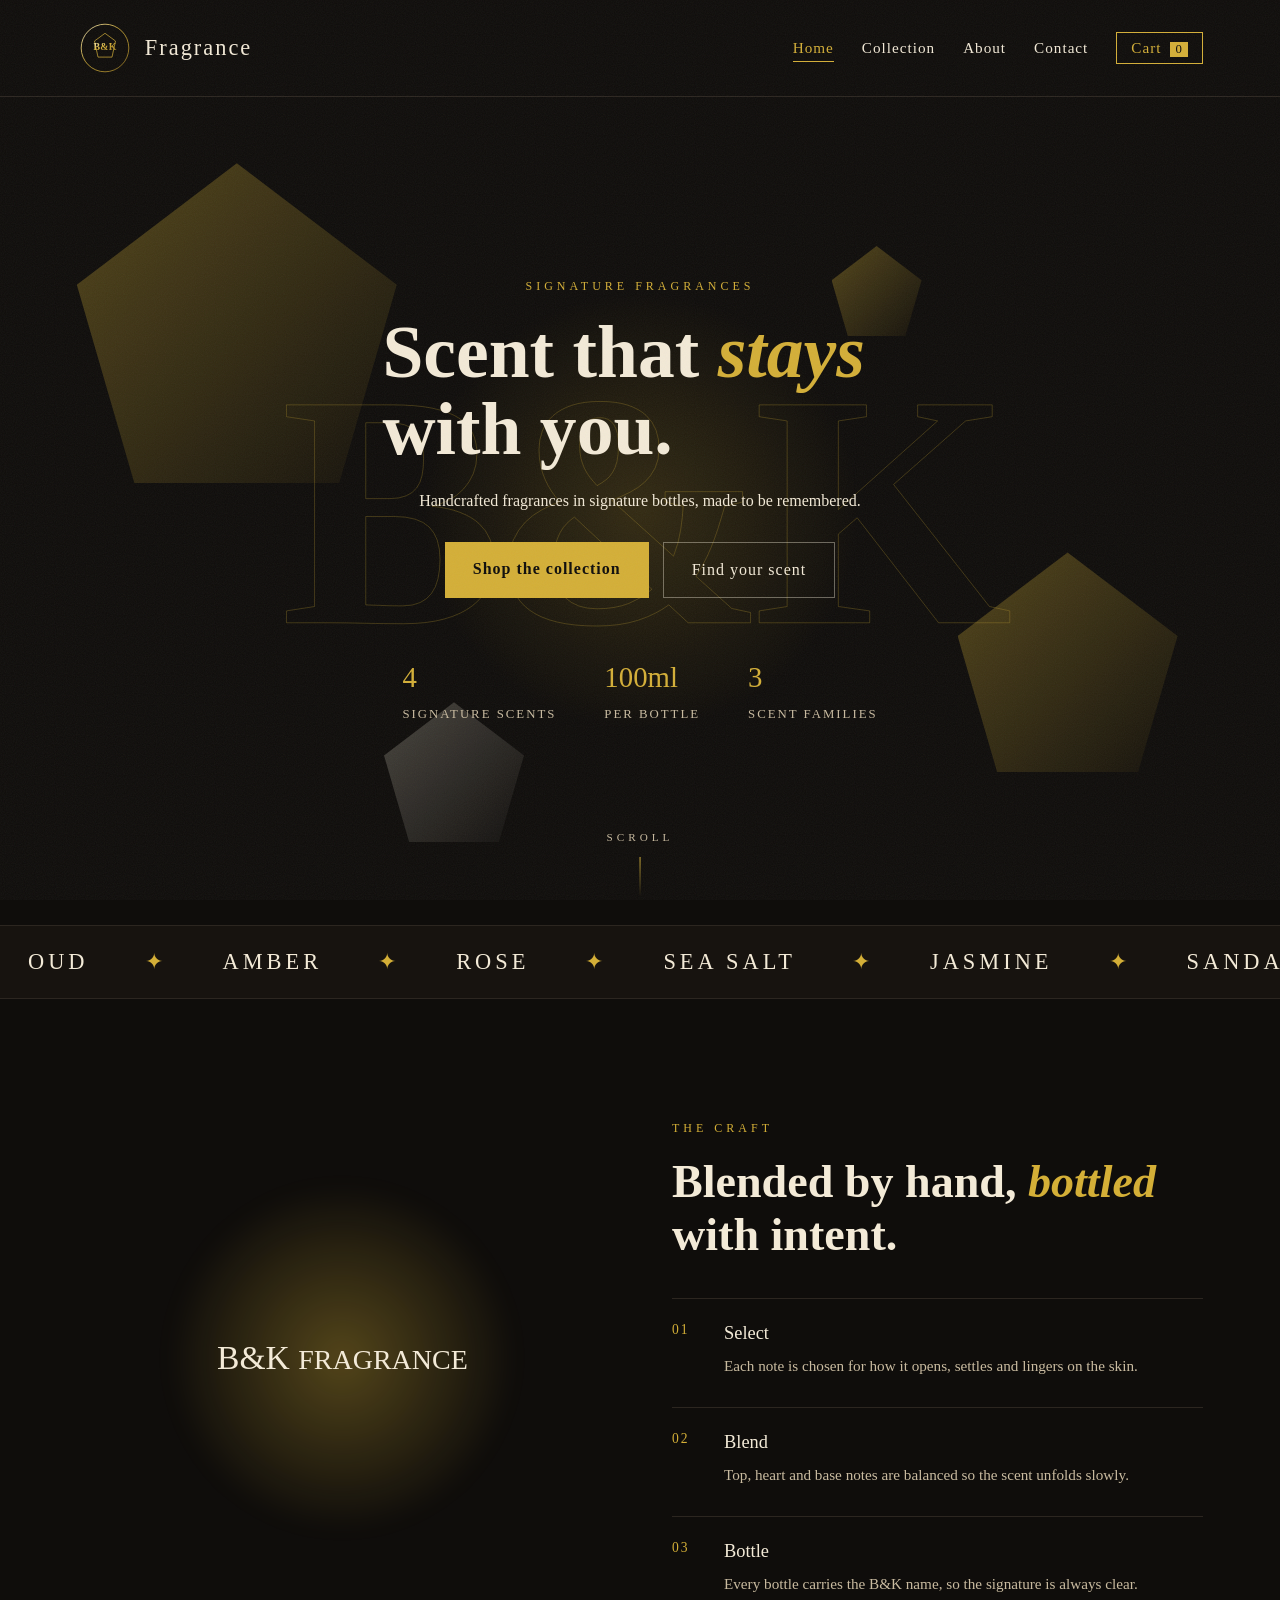
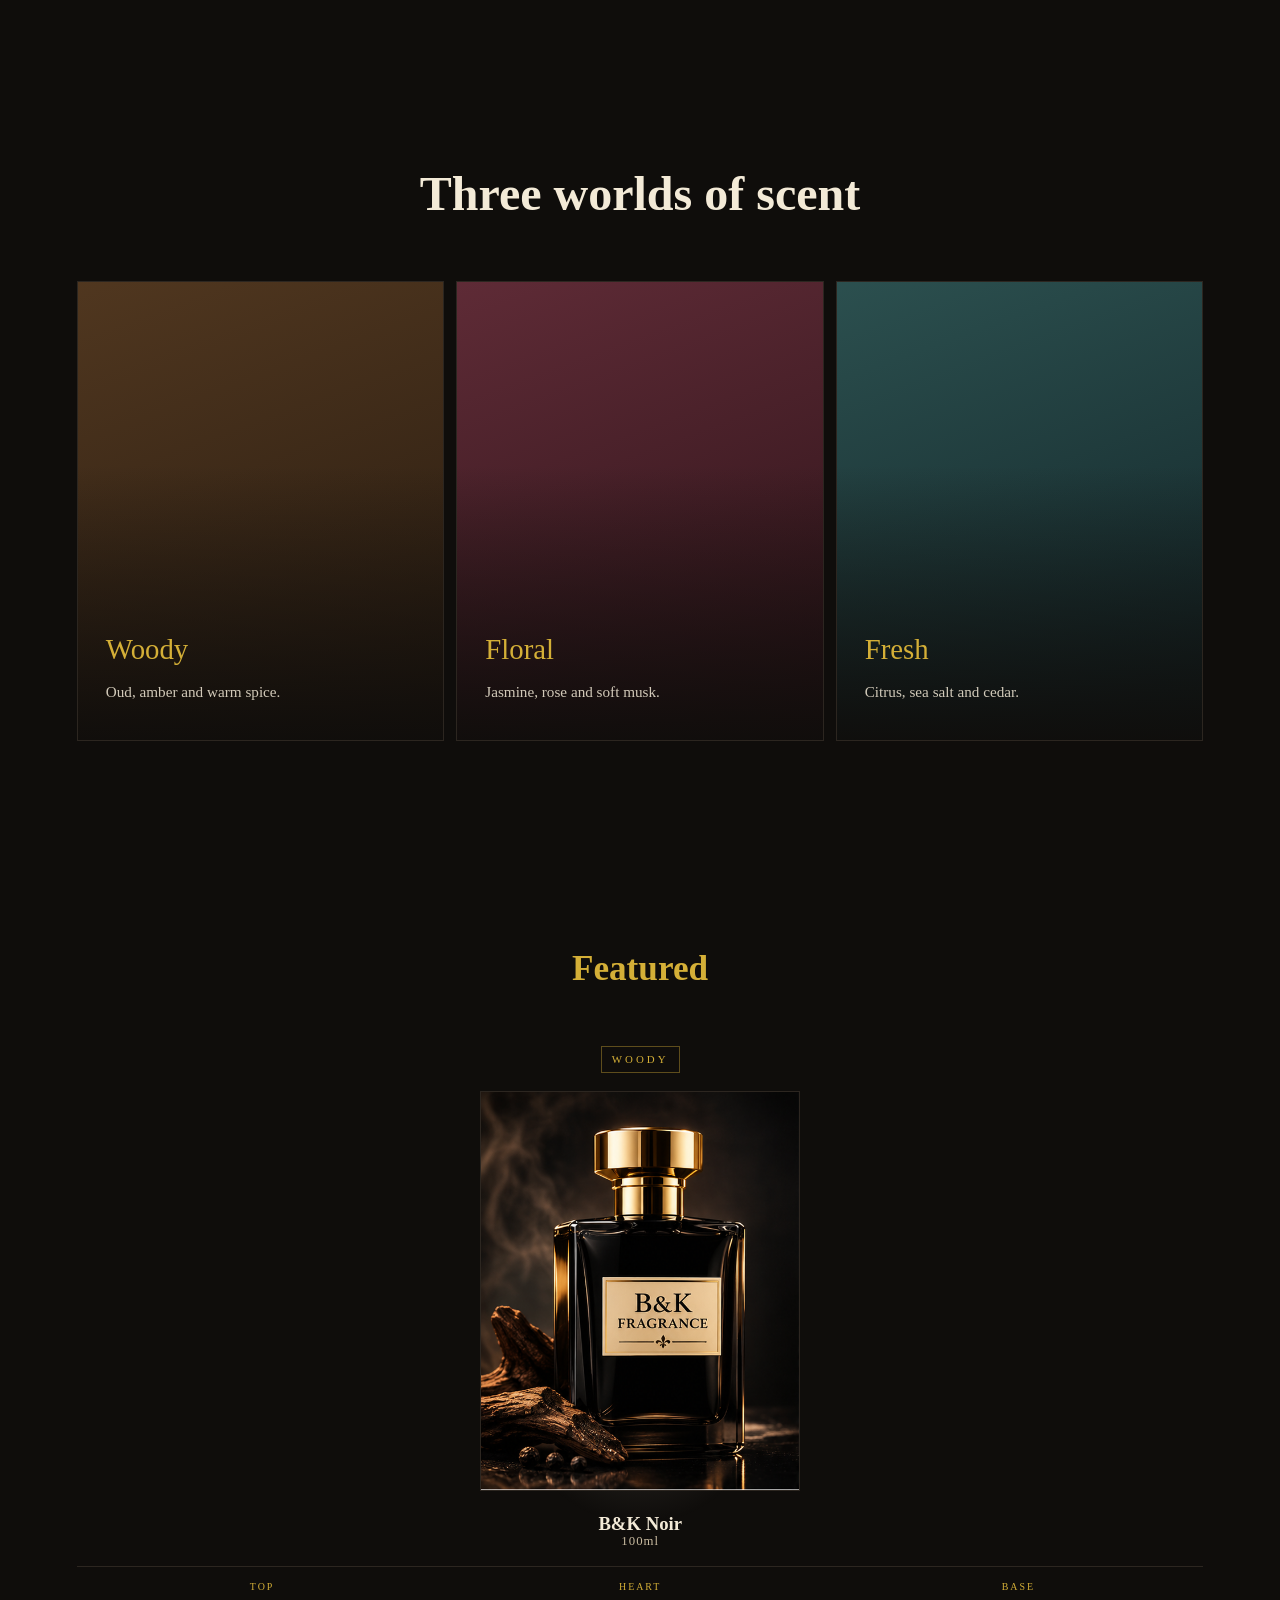
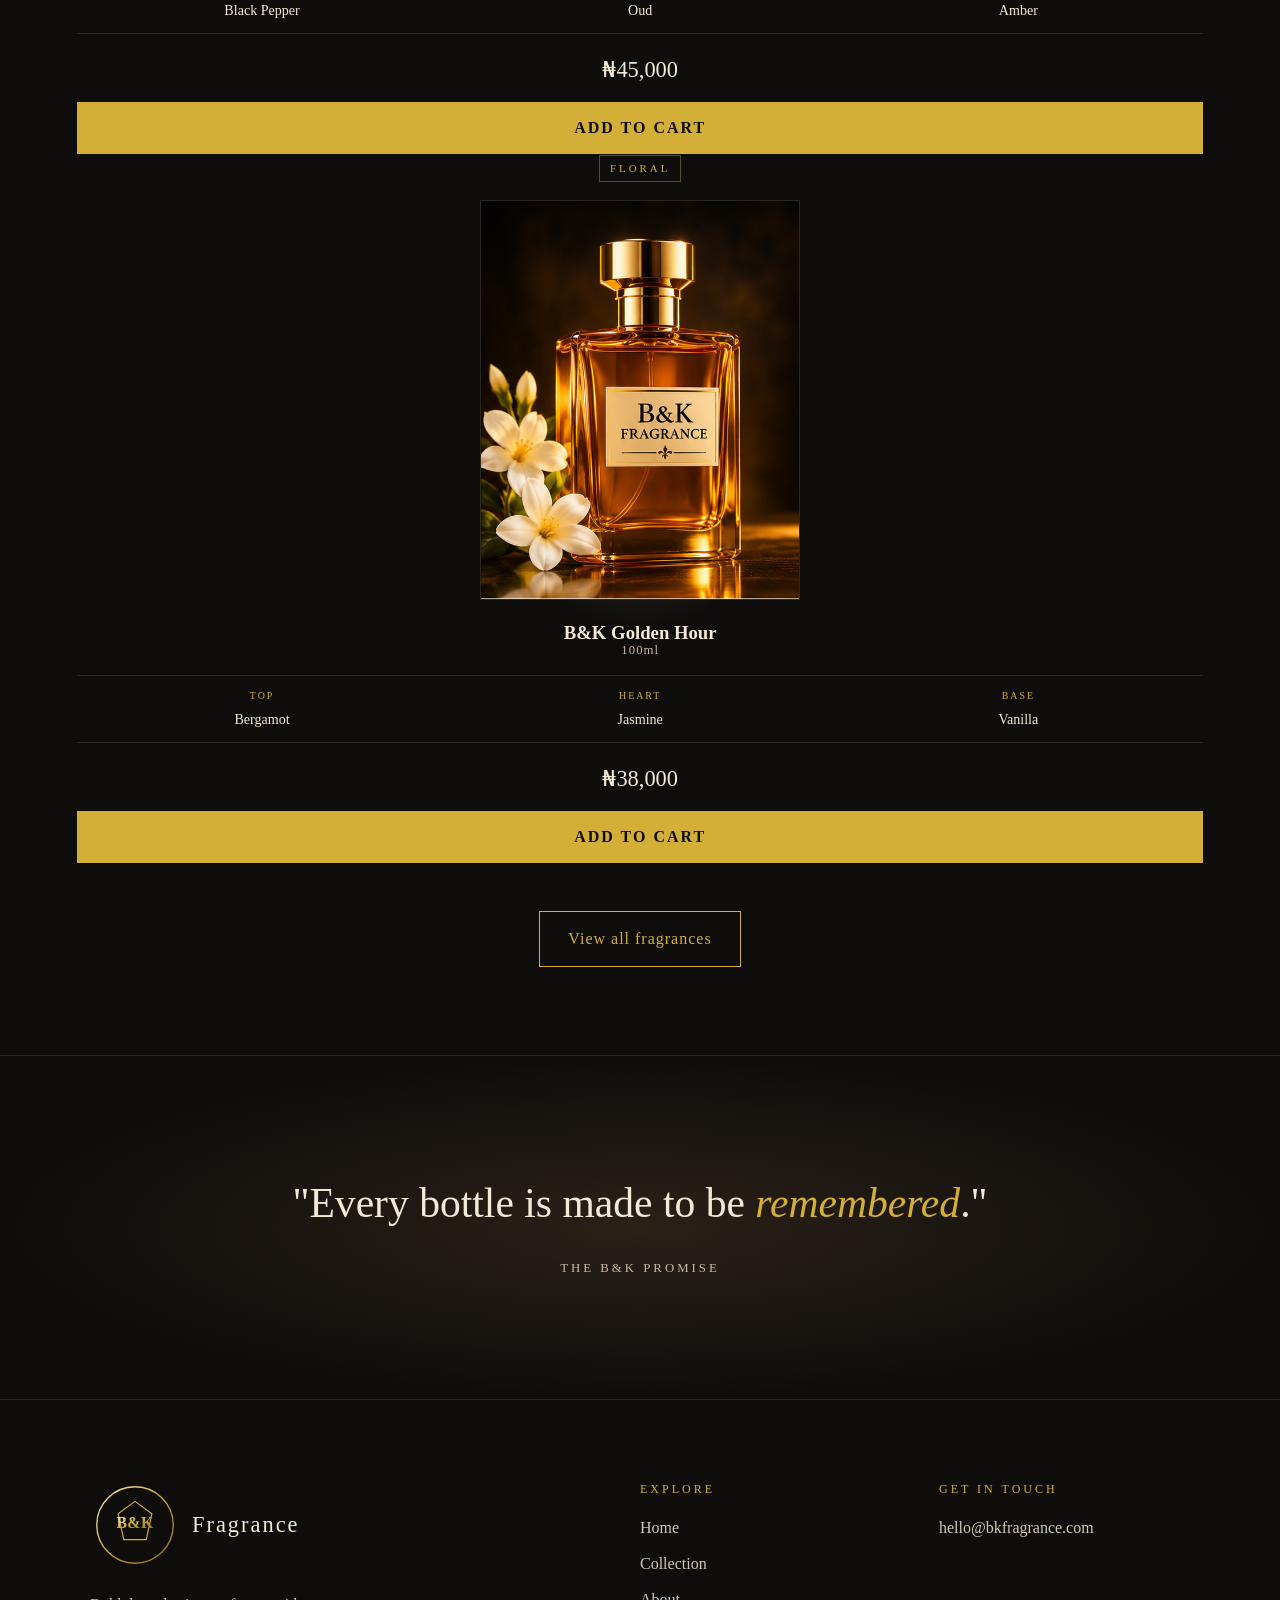
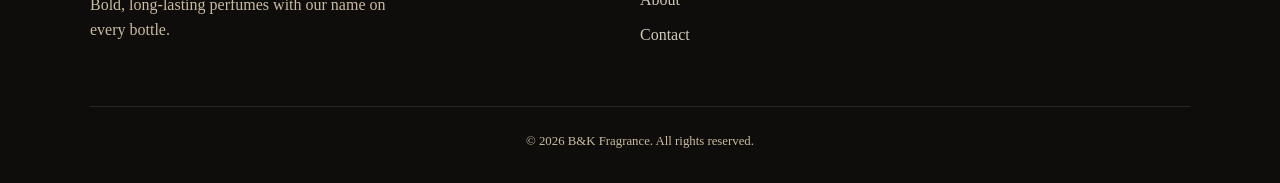
==== commit 86785228: "Add files via upload" ====
--- a/index.html
+++ b/index.html
@@ -3,7 +3,13 @@
 <head>
   <meta charset="UTF-8">
   <meta name="viewport" content="width=device-width, initial-scale=1.0">
-  <title>B&K Fragrance | Home</title>
+  <title>B&K Fragrance | About</title>
+  <meta property="og:title" content="About B&K Fragrance">
+  <meta property="og:description" content="Bold, long-lasting perfumes with our name on every bottle.">
+  <meta property="og:image" content="https://joshuaobiorah99-maker.github.io/bk-fragrance/images/og-image.png">
+  <meta property="og:url" content="https://joshuaobiorah99-maker.github.io/bk-fragrance/about.html">
+  <meta property="og:type" content="website">
+  <meta name="twitter:card" content="summary_large_image">
   <link rel="stylesheet" href="style.css">
 </head>
 <body>
--- a/style.css
+++ b/style.css
@@ -1557,4 +1557,253 @@
 .field input,
 .field textarea {
   color-scheme: dark;
+}
+
+/* ===== Mobile header ===== */
+@media (max-width: 640px) {
+  .site-header {
+    flex-direction: row;
+    flex-wrap: wrap;
+    align-items: center;
+    justify-content: space-between;
+    padding: 12px 5%;
+    position: sticky;
+    top: 0;
+  }
+
+  .site-header .logo svg {
+    width: 44px;
+    height: 44px;
+  }
+
+  .site-header nav {
+    width: 100%;
+    display: flex;
+    align-items: center;
+    gap: 18px;
+    overflow-x: auto;
+    white-space: nowrap;
+    padding-top: 10px;
+    margin-top: 10px;
+    border-top: 1px solid #2c2620;
+    scrollbar-width: none;
+  }
+
+  .site-header nav::-webkit-scrollbar {
+    display: none;
+  }
+
+  .site-header nav a {
+    margin-left: 0;
+    font-size: 0.85rem;
+    letter-spacing: 0.5px;
+  }
+
+  .cart-toggle {
+    margin-left: 0;
+    padding: 4px 10px;
+    font-size: 0.85rem;
+  }
+}
+
+/* ===== Fix sticky header and cart on phones ===== */
+body {
+  overflow-x: clip;
+}
+
+.site-header {
+  position: sticky;
+  top: 0;
+  z-index: 50;
+  background: #0f0d0b;
+}
+
+.cart-drawer {
+  height: 100vh;
+  height: 100dvh;
+  padding-bottom: env(safe-area-inset-bottom);
+}
+
+.cart-foot {
+  padding-bottom: calc(24px + env(safe-area-inset-bottom));
+}
+
+/* ===== Phone fixes: stop zooming and sliding ===== */
+html,
+body {
+  overflow-x: clip;
+  max-width: 100%;
+}
+
+/* Keep decorative parts inside the screen */
+.hero,
+.split,
+.split-visual,
+.families,
+.marquee {
+  max-width: 100%;
+  overflow: hidden;
+}
+
+@media (max-width: 640px) {
+  .split-visual .orb {
+    width: 260px;
+    height: 260px;
+    max-width: 80vw;
+  }
+
+  .bottle-stage {
+    zoom: 1.6;
+  }
+
+  /* Stop the page zooming in when someone taps a button twice */
+  button,
+  a,
+  .btn,
+  .btn-ghost,
+  .btn-outline,
+  .submit-btn,
+  .product-card button,
+  .filter-btn,
+  .chip,
+  .choice-card,
+  .size-option {
+    touch-action: manipulation;
+  }
+
+  /* Touch screens keep the hover effect stuck after a tap, so turn it off */
+  .product-card:hover,
+  .product-card button:hover,
+  .family-card:hover,
+  .choice-card:hover,
+  .btn:hover,
+  .btn-ghost:hover,
+  .btn-outline:hover,
+  .submit-btn:hover {
+    transform: none;
+    box-shadow: none;
+  }
+
+  .family-card:hover {
+    flex-grow: 1;
+  }
+}
+
+/* ===== Home page header fix on phones ===== */
+@media (max-width: 640px) {
+  html,
+  body {
+    overflow-x: hidden;
+    width: 100%;
+  }
+
+  body {
+    padding-top: 118px;
+  }
+
+  .site-header {
+    position: fixed !important;
+    top: 0;
+    left: 0;
+    right: 0;
+    transform: translateZ(0);
+    -webkit-transform: translateZ(0);
+  }
+
+  .hero {
+    min-height: 0;
+    padding: 40px 6% 80px;
+  }
+
+  .hero .hero-mark {
+    font-size: 30vw;
+  }
+
+  .bottle-stage {
+    zoom: 1.2;
+  }
+
+  .split-visual {
+    height: 300px;
+    overflow: hidden;
+  }
+
+  .marquee {
+    max-width: 100%;
+  }
+}
+
+/* ===== Buttons and phone header tidy ===== */
+.btn,
+.btn-ghost,
+.btn-outline {
+  display: inline-block;
+  padding: 14px 28px;
+  text-decoration: none;
+  letter-spacing: 1px;
+  text-align: center;
+}
+
+.btn {
+  background: #d4af37;
+  color: #0f0d0b;
+  font-weight: bold;
+}
+
+.btn-ghost {
+  border: 1px solid rgba(243, 234, 215, 0.4);
+  color: #f3ead7;
+}
+
+.btn-outline {
+  border: 1px solid #d4af37;
+  color: #d4af37;
+}
+
+@media (max-width: 640px) {
+  .site-header nav {
+    gap: 14px;
+  }
+
+  .site-header nav a {
+    font-size: 0.8rem;
+  }
+
+  .cart-toggle {
+    font-size: 0.8rem;
+    padding: 4px 8px;
+  }
+
+  .hero-actions {
+    flex-direction: column;
+    align-items: stretch;
+  }
+
+  .hero-actions a {
+    width: 100%;
+  }
+}
+
+/* ===== Phone hero: hide scroll hint, tidy stats ===== */
+@media (max-width: 640px) {
+  .hero .scroll-cue {
+    display: none;
+  }
+
+  .hero-stats {
+    display: grid;
+    grid-template-columns: repeat(3, 1fr);
+    gap: 12px;
+    width: 100%;
+    margin-top: 40px;
+  }
+
+  .hero-stats strong {
+    font-size: 1.4rem;
+  }
+
+  .hero-stats span {
+    font-size: 0.65rem;
+    letter-spacing: 1px;
+  }
 }
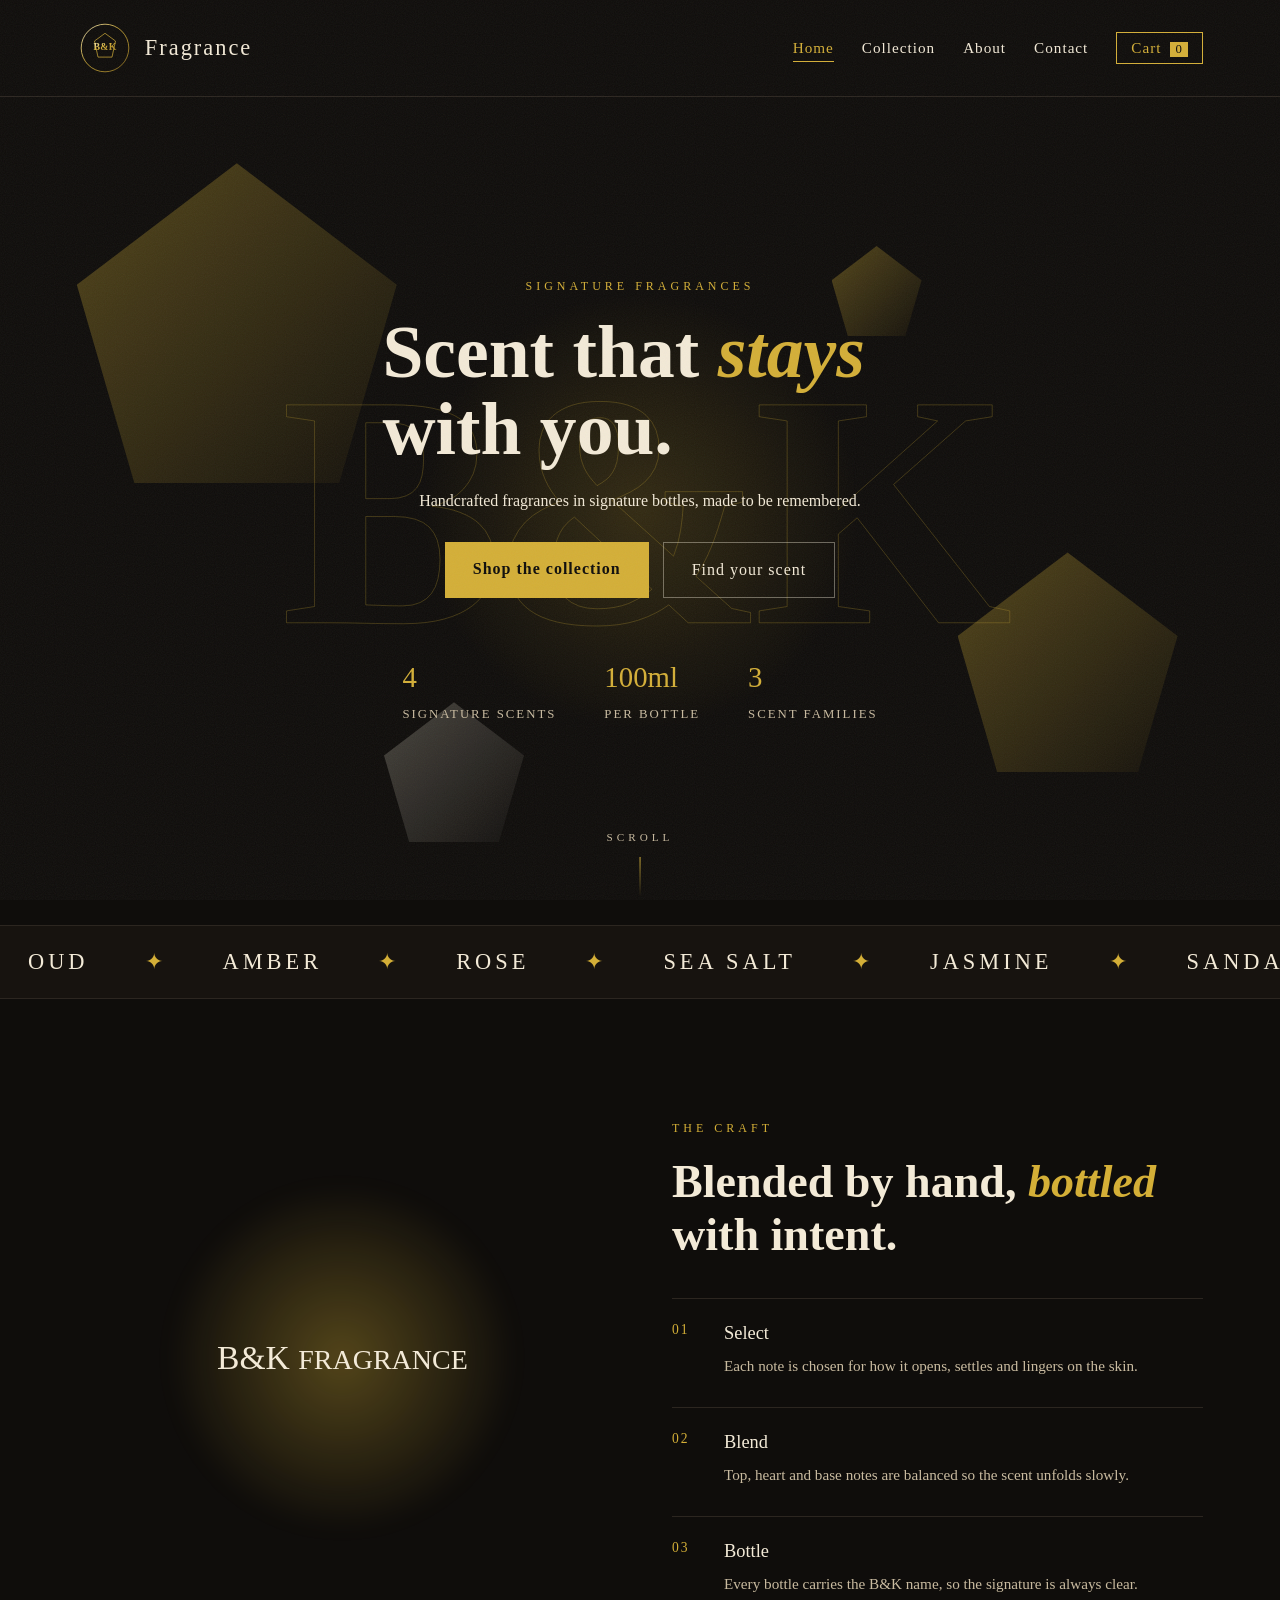
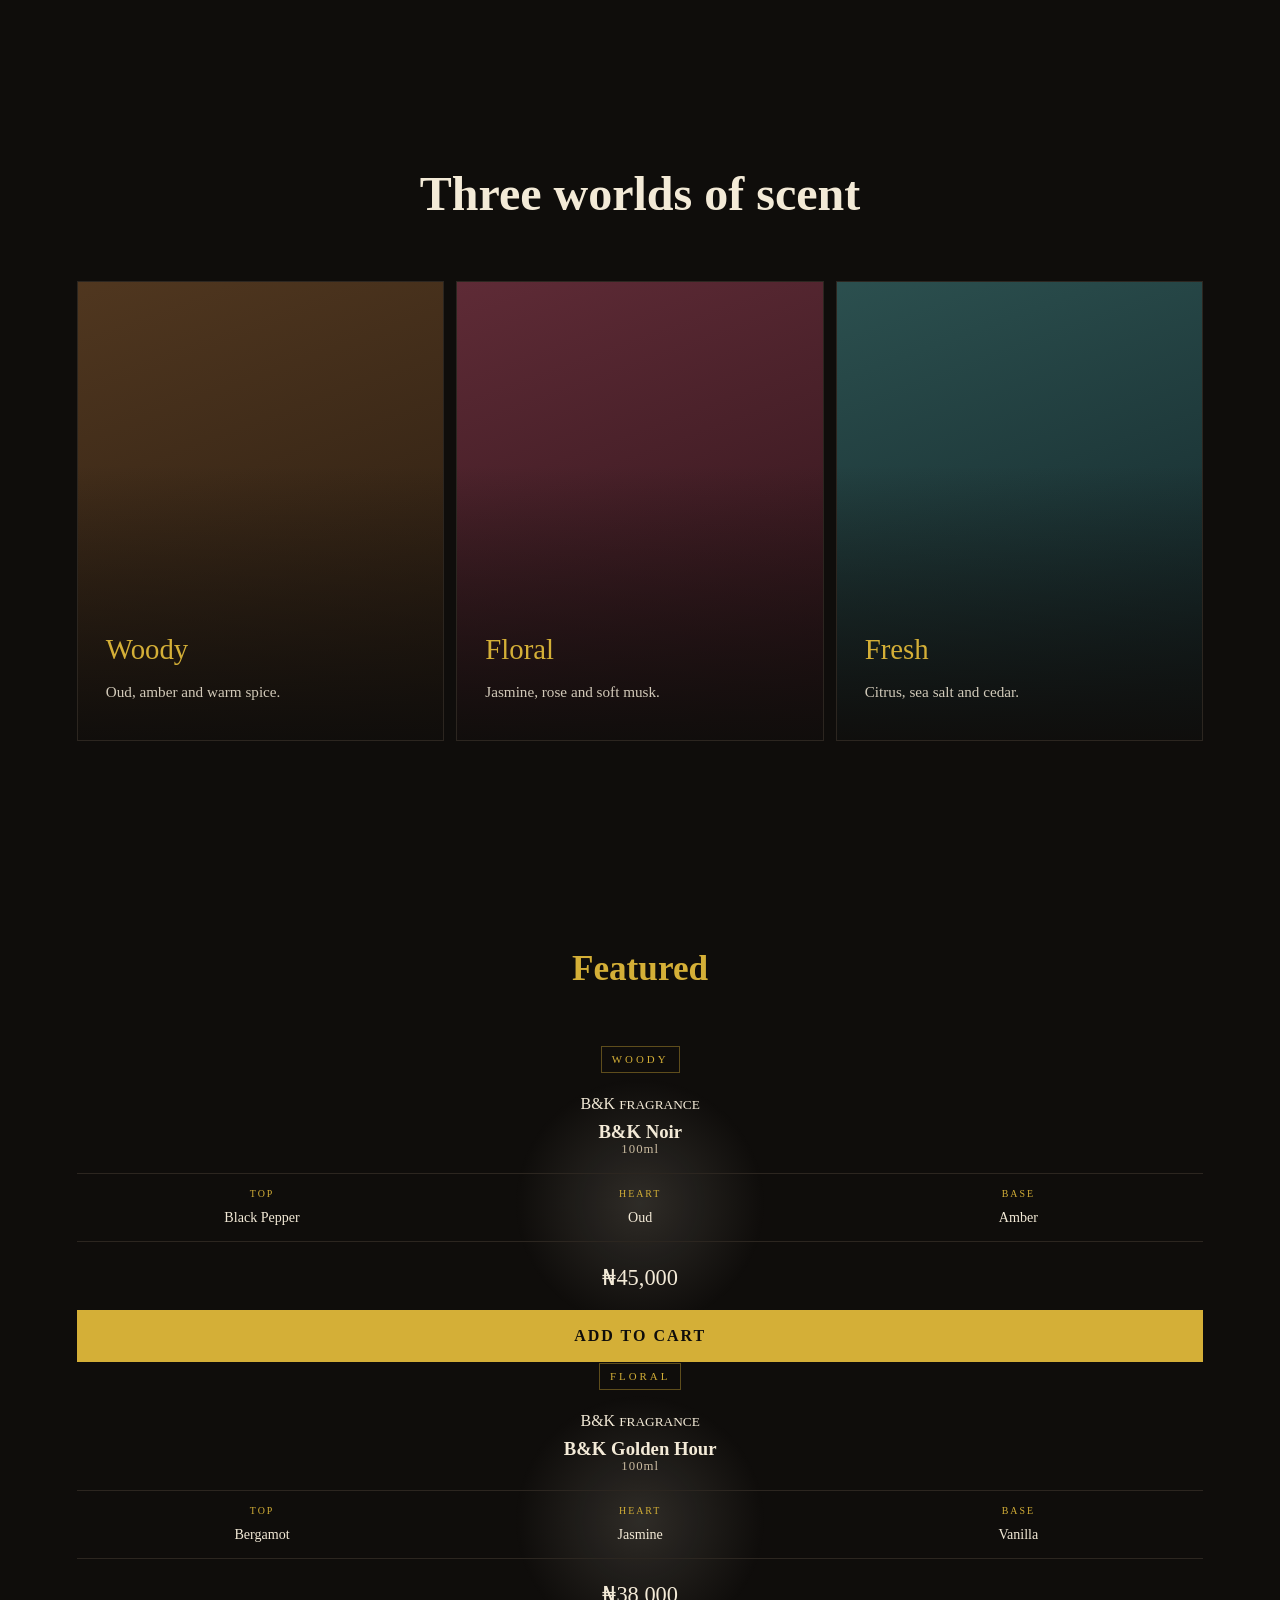
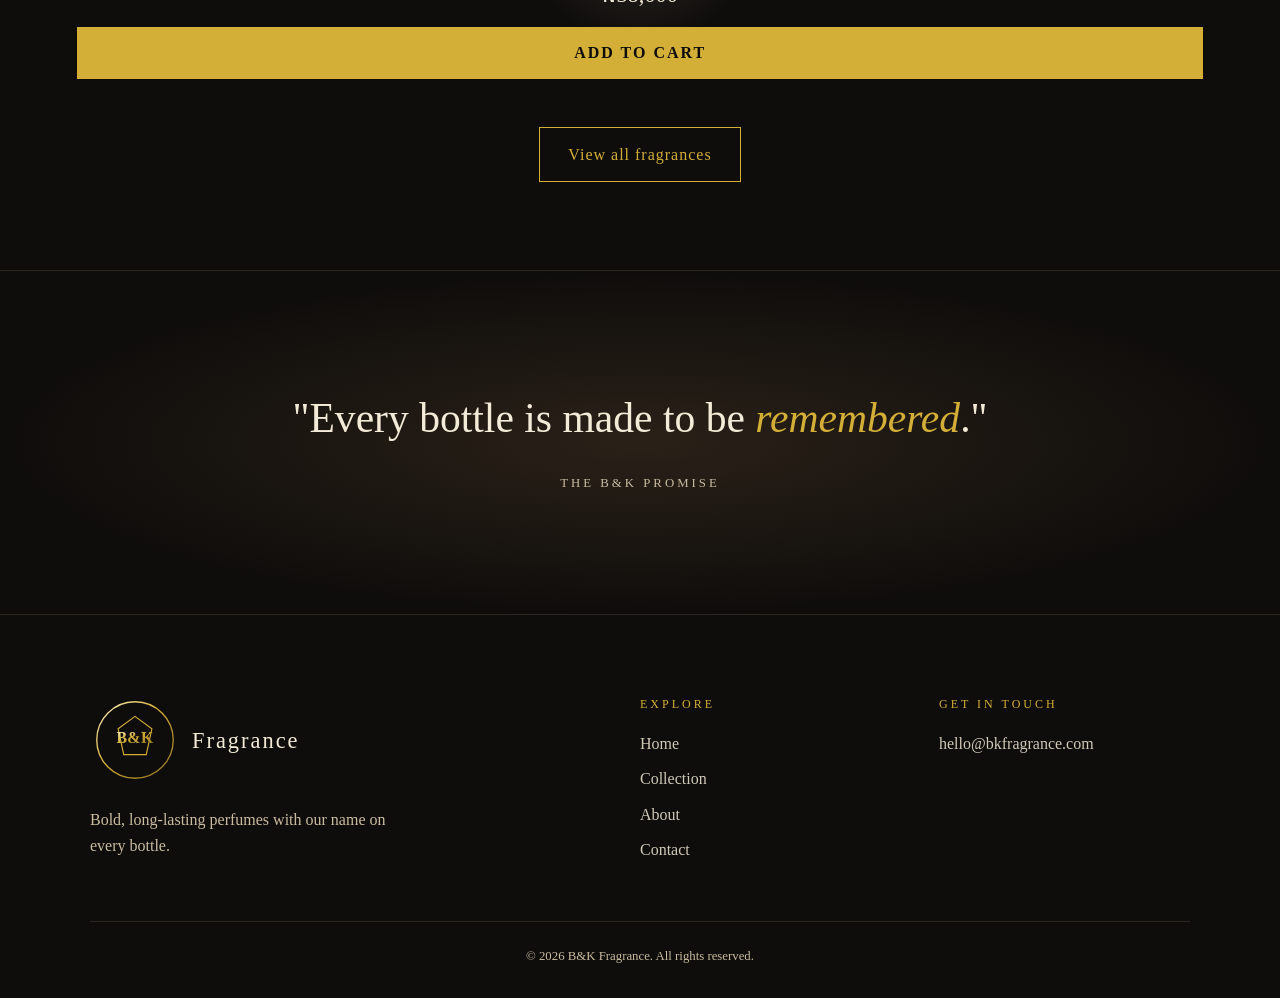
==== commit 19452177: "Add files via upload" ====
--- a/index.html
+++ b/index.html
@@ -1,132 +1,262 @@
-<!DOCTYPE html>
+<!doctype html>
 <html lang="en">
-<head>
-  <meta charset="UTF-8">
-  <meta name="viewport" content="width=device-width, initial-scale=1.0">
-  <title>B&K Fragrance | About</title>
-  <meta property="og:title" content="About B&K Fragrance">
-  <meta property="og:description" content="Bold, long-lasting perfumes with our name on every bottle.">
-  <meta property="og:image" content="https://joshuaobiorah99-maker.github.io/bk-fragrance/images/og-image.png">
-  <meta property="og:url" content="https://joshuaobiorah99-maker.github.io/bk-fragrance/about.html">
-  <meta property="og:type" content="website">
-  <meta name="twitter:card" content="summary_large_image">
-  <link rel="stylesheet" href="style.css">
-</head>
-<body>
-
-  <header class="site-header">
-    <a href="index.html" class="logo"><svg xmlns="http://www.w3.org/2000/svg" viewBox="0 0 400 400" width="56" height="56"><defs><linearGradient id="gold56" x1="0" y1="0" x2="1" y2="1"><stop offset="0%" stop-color="#fff3c4"/><stop offset="45%" stop-color="#d4af37"/><stop offset="100%" stop-color="#8a6d1f"/></linearGradient></defs><circle cx="200" cy="200" r="170" fill="none" stroke="url(#gold56)" stroke-width="6"/><polygon points="200,95 275,150 250,265 150,265 125,150" fill="none" stroke="#d4af37" stroke-width="5"/><text x="200" y="215" text-anchor="middle" font-family="Georgia, serif" font-size="70" font-weight="bold" fill="url(#gold56)">B&amp;K</text><span>Fragrance</span></svg></a>
-    <nav>
-      <a href="index.html" class="active">Home</a>
-      <a href="collection.html">Collection</a>
-      <a href="about.html">About</a>
-      <a href="contact.html">Contact</a>
-    </nav>
-  </header>
-
-  <section class="hero">
-    <div class="hero-mark" aria-hidden="true">B&amp;K</div>
-    <span class="eyebrow">Signature fragrances</span>
-    <h1>Scent that <em>stays</em> with you.</h1>
-    <p>Handcrafted fragrances in signature bottles, made to be remembered.</p>
-    <div class="hero-actions">
-      <a href="collection.html" class="btn">Shop the collection</a>
-      <a href="contact.html" class="btn-ghost">Find your scent</a>
-    </div>
-    <ul class="hero-stats">
-      <li><strong>4</strong><span>Signature scents</span></li>
-      <li><strong>100ml</strong><span>Per bottle</span></li>
-      <li><strong>3</strong><span>Scent families</span></li>
-    </ul>
-    <div class="scroll-cue">Scroll</div>
-  </section>
-
-  <div class="marquee" aria-hidden="true">
-    <div class="marquee-track">
-      <span>Oud</span><span>Amber</span><span>Rose</span><span>Sea Salt</span><span>Jasmine</span><span>Sandalwood</span><span>Vanilla</span><span>Cedar</span>
-      <span>Oud</span><span>Amber</span><span>Rose</span><span>Sea Salt</span><span>Jasmine</span><span>Sandalwood</span><span>Vanilla</span><span>Cedar</span>
-    </div>
-  </div>
-
-  <section class="split">
-    <div class="split-visual">
-      <div class="orb"></div>
-      <div class="bottle-stage">
-        <div class="bottle">
-          <div class="bottle-cap"></div>
-          <div class="bottle-neck"></div>
-          <div class="bottle-body">
-            <div class="bottle-label">
-              B&amp;K
-              <small>FRAGRANCE</small>
-            </div>
-          </div>
-        </div>
-      </div>
-    </div>
-    <div class="split-copy">
-      <span class="eyebrow">The craft</span>
-      <h2>Blended by hand, <em>bottled</em> with intent.</h2>
-      <ol class="steps">
-        <li><span>01</span><div><h4>Select</h4><p>Each note is chosen for how it opens, settles and lingers on the skin.</p></div></li>
-        <li><span>02</span><div><h4>Blend</h4><p>Top, heart and base notes are balanced so the scent unfolds slowly.</p></div></li>
-        <li><span>03</span><div><h4>Bottle</h4><p>Every bottle carries the B&amp;K name, so the signature is always clear.</p></div></li>
-      </ol>
-    </div>
-  </section>
-
-  <section class="families">
-    <h2 class="section-title">Three worlds of scent</h2>
-    <div class="family-row">
-      <a href="collection.html?family=Woody" class="family-card woody">
-        <span class="family-name">Woody</span>
-        <span class="family-desc">Oud, amber and warm spice.</span>
-      </a>
-      <a href="collection.html?family=Floral" class="family-card floral">
-        <span class="family-name">Floral</span>
-        <span class="family-desc">Jasmine, rose and soft musk.</span>
-      </a>
-      <a href="collection.html?family=Fresh" class="family-card fresh">
-        <span class="family-name">Fresh</span>
-        <span class="family-desc">Citrus, sea salt and cedar.</span>
-      </a>
-    </div>
-  </section>
-
-  <section id="featured" class="featured">
-    <h2>Featured</h2>
-    <div class="product-grid" id="featuredGrid"></div>
-    <p class="center-link"><a href="collection.html" class="btn-outline">View all fragrances</a></p>
-  </section>
-
-  <section class="quote-band">
-    <blockquote>"Every bottle is made to be <em>remembered</em>."</blockquote>
-    <cite>The B&amp;K promise</cite>
-  </section>
-
-  <footer class="site-footer big-footer">
-    <div class="footer-grid">
-      <div class="footer-brand">
-        <div class="logo"><svg xmlns="http://www.w3.org/2000/svg" viewBox="0 0 400 400" width="90" height="90"><defs><linearGradient id="gold90" x1="0" y1="0" x2="1" y2="1"><stop offset="0%" stop-color="#fff3c4"/><stop offset="45%" stop-color="#d4af37"/><stop offset="100%" stop-color="#8a6d1f"/></linearGradient></defs><circle cx="200" cy="200" r="170" fill="none" stroke="url(#gold90)" stroke-width="6"/><polygon points="200,95 275,150 250,265 150,265 125,150" fill="none" stroke="#d4af37" stroke-width="5"/><text x="200" y="215" text-anchor="middle" font-family="Georgia, serif" font-size="70" font-weight="bold" fill="url(#gold90)">B&amp;K</text><span>Fragrance</span></svg></div>
-        <p>Bold, long-lasting perfumes with our name on every bottle.</p>
-      </div>
-      <div class="footer-col">
-        <h4>Explore</h4>
-        <a href="index.html">Home</a>
+  <head>
+    <meta charset="UTF-8" />
+    <meta name="viewport" content="width=device-width, initial-scale=1.0" />
+    <title>B&K Fragrance | Home</title>
+    <meta
+      name="description"
+      content="Bold, long-lasting perfumes with our name on every bottle."
+    />
+    <meta property="og:title" content="B&K Fragrance" />
+    <meta
+      property="og:description"
+      content="Bold, long-lasting perfumes with our name on every bottle."
+    />
+    <meta
+      property="og:image"
+      content="https://joshuaobiorah99-maker.github.io/bk-fragrance/images/og-image.png"
+    />
+    <meta property="og:image:width" content="1200" />
+    <meta property="og:image:height" content="630" />
+    <meta
+      property="og:url"
+      content="https://joshuaobiorah99-maker.github.io/bk-fragrance/"
+    />
+    <meta property="og:type" content="website" />
+    <meta name="twitter:card" content="summary_large_image" />
+    <link rel="stylesheet" href="style.css" />
+  </head>
+  <body>
+    <header class="site-header">
+      <a href="index.html" class="logo"
+        ><svg
+          xmlns="http://www.w3.org/2000/svg"
+          viewBox="0 0 400 400"
+          width="56"
+          height="56"
+        >
+          <defs>
+            <linearGradient id="gold56" x1="0" y1="0" x2="1" y2="1">
+              <stop offset="0%" stop-color="#fff3c4" />
+              <stop offset="45%" stop-color="#d4af37" />
+              <stop offset="100%" stop-color="#8a6d1f" />
+            </linearGradient>
+          </defs>
+          <circle
+            cx="200"
+            cy="200"
+            r="170"
+            fill="none"
+            stroke="url(#gold56)"
+            stroke-width="6"
+          />
+          <polygon
+            points="200,95 275,150 250,265 150,265 125,150"
+            fill="none"
+            stroke="#d4af37"
+            stroke-width="5"
+          />
+          <text
+            x="200"
+            y="215"
+            text-anchor="middle"
+            font-family="Georgia, serif"
+            font-size="70"
+            font-weight="bold"
+            fill="url(#gold56)"
+          >
+            B&amp;K
+          </text>
+          <span>Fragrance</span>
+        </svg></a
+      >
+      <nav>
+        <a href="index.html" class="active">Home</a>
         <a href="collection.html">Collection</a>
         <a href="about.html">About</a>
         <a href="contact.html">Contact</a>
-      </div>
-      <div class="footer-col">
-        <h4>Get in touch</h4>
-        <a href="mailto:hello@bkfragrance.com">hello@bkfragrance.com</a>
+      </nav>
+    </header>
+
+    <section class="hero">
+      <div class="hero-mark" aria-hidden="true">B&amp;K</div>
+      <span class="eyebrow">Signature fragrances</span>
+      <h1>Scent that <em>stays</em> with you.</h1>
+      <p>Handcrafted fragrances in signature bottles, made to be remembered.</p>
+      <div class="hero-actions">
+        <a href="collection.html" class="btn">Shop the collection</a>
+        <a href="contact.html" class="btn-ghost">Find your scent</a>
+      </div>
+      <ul class="hero-stats">
+        <li><strong>4</strong><span>Signature scents</span></li>
+        <li><strong>100ml</strong><span>Per bottle</span></li>
+        <li><strong>3</strong><span>Scent families</span></li>
+      </ul>
+      <div class="scroll-cue">Scroll</div>
+    </section>
+
+    <div class="marquee" aria-hidden="true">
+      <div class="marquee-track">
+        <span>Oud</span><span>Amber</span><span>Rose</span><span>Sea Salt</span
+        ><span>Jasmine</span><span>Sandalwood</span><span>Vanilla</span
+        ><span>Cedar</span> <span>Oud</span><span>Amber</span><span>Rose</span
+        ><span>Sea Salt</span><span>Jasmine</span><span>Sandalwood</span
+        ><span>Vanilla</span><span>Cedar</span>
       </div>
     </div>
-    <p class="footer-bottom">&copy; 2026 B&amp;K Fragrance. All rights reserved.</p>
-  </footer>
-
-  <script src="script.js"></script>
-  <script src="motion.js"></script>
-  <script src="cart.js"></script>
-</body>
-</html>+
+    <section class="split">
+      <div class="split-visual">
+        <div class="orb"></div>
+        <div class="bottle-stage">
+          <div class="bottle">
+            <div class="bottle-cap"></div>
+            <div class="bottle-neck"></div>
+            <div class="bottle-body">
+              <div class="bottle-label">
+                B&amp;K
+                <small>FRAGRANCE</small>
+              </div>
+            </div>
+          </div>
+        </div>
+      </div>
+      <div class="split-copy">
+        <span class="eyebrow">The craft</span>
+        <h2>Blended by hand, <em>bottled</em> with intent.</h2>
+        <ol class="steps">
+          <li>
+            <span>01</span>
+            <div>
+              <h4>Select</h4>
+              <p>
+                Each note is chosen for how it opens, settles and lingers on the
+                skin.
+              </p>
+            </div>
+          </li>
+          <li>
+            <span>02</span>
+            <div>
+              <h4>Blend</h4>
+              <p>
+                Top, heart and base notes are balanced so the scent unfolds
+                slowly.
+              </p>
+            </div>
+          </li>
+          <li>
+            <span>03</span>
+            <div>
+              <h4>Bottle</h4>
+              <p>
+                Every bottle carries the B&amp;K name, so the signature is
+                always clear.
+              </p>
+            </div>
+          </li>
+        </ol>
+      </div>
+    </section>
+
+    <section class="families">
+      <h2 class="section-title">Three worlds of scent</h2>
+      <div class="family-row">
+        <a href="collection.html?family=Woody" class="family-card woody">
+          <span class="family-name">Woody</span>
+          <span class="family-desc">Oud, amber and warm spice.</span>
+        </a>
+        <a href="collection.html?family=Floral" class="family-card floral">
+          <span class="family-name">Floral</span>
+          <span class="family-desc">Jasmine, rose and soft musk.</span>
+        </a>
+        <a href="collection.html?family=Fresh" class="family-card fresh">
+          <span class="family-name">Fresh</span>
+          <span class="family-desc">Citrus, sea salt and cedar.</span>
+        </a>
+      </div>
+    </section>
+
+    <section id="featured" class="featured">
+      <h2>Featured</h2>
+      <div class="product-grid" id="featuredGrid"></div>
+      <p class="center-link">
+        <a href="collection.html" class="btn-outline">View all fragrances</a>
+      </p>
+    </section>
+
+    <section class="quote-band">
+      <blockquote>"Every bottle is made to be <em>remembered</em>."</blockquote>
+      <cite>The B&amp;K promise</cite>
+    </section>
+
+    <footer class="site-footer big-footer">
+      <div class="footer-grid">
+        <div class="footer-brand">
+          <div class="logo">
+            <svg
+              xmlns="http://www.w3.org/2000/svg"
+              viewBox="0 0 400 400"
+              width="90"
+              height="90"
+            >
+              <defs>
+                <linearGradient id="gold90" x1="0" y1="0" x2="1" y2="1">
+                  <stop offset="0%" stop-color="#fff3c4" />
+                  <stop offset="45%" stop-color="#d4af37" />
+                  <stop offset="100%" stop-color="#8a6d1f" />
+                </linearGradient>
+              </defs>
+              <circle
+                cx="200"
+                cy="200"
+                r="170"
+                fill="none"
+                stroke="url(#gold90)"
+                stroke-width="6"
+              />
+              <polygon
+                points="200,95 275,150 250,265 150,265 125,150"
+                fill="none"
+                stroke="#d4af37"
+                stroke-width="5"
+              />
+              <text
+                x="200"
+                y="215"
+                text-anchor="middle"
+                font-family="Georgia, serif"
+                font-size="70"
+                font-weight="bold"
+                fill="url(#gold90)"
+              >
+                B&amp;K
+              </text>
+              <span>Fragrance</span>
+            </svg>
+          </div>
+          <p>Bold, long-lasting perfumes with our name on every bottle.</p>
+        </div>
+        <div class="footer-col">
+          <h4>Explore</h4>
+          <a href="index.html">Home</a>
+          <a href="collection.html">Collection</a>
+          <a href="about.html">About</a>
+          <a href="contact.html">Contact</a>
+        </div>
+        <div class="footer-col">
+          <h4>Get in touch</h4>
+          <a href="mailto:hello@bkfragrance.com">hello@bkfragrance.com</a>
+        </div>
+      </div>
+      <p class="footer-bottom">
+        &copy; 2026 B&amp;K Fragrance. All rights reserved.
+      </p>
+    </footer>
+
+    <script src="script.js"></script>
+    <script src="motion.js"></script>
+    <script src="cart.js"></script>
+  </body>
+</html>
--- a/style.css
+++ b/style.css
@@ -200,7 +200,9 @@
   background: #1a1612;
   border: 1px solid #2c2620;
   cursor: pointer;
-  transition: border-color 0.2s ease, transform 0.2s ease;
+  transition:
+    border-color 0.2s ease,
+    transform 0.2s ease;
 }
 
 .choice-card:hover {
@@ -400,8 +402,12 @@
 }
 
 @keyframes pageIn {
-  from { opacity: 0; }
-  to { opacity: 1; }
+  from {
+    opacity: 0;
+  }
+  to {
+    opacity: 1;
+  }
 }
 
 /* Fine grain texture over the whole site */
@@ -417,7 +423,13 @@
 
 /* Shimmering gold logo */
 .logo {
-  background: linear-gradient(90deg, #d4af37 0%, #fff3c4 40%, #d4af37 60%, #8a6d1f 100%);
+  background: linear-gradient(
+    90deg,
+    #d4af37 0%,
+    #fff3c4 40%,
+    #d4af37 60%,
+    #8a6d1f 100%
+  );
   background-size: 200% auto;
   -webkit-background-clip: text;
   background-clip: text;
@@ -430,7 +442,9 @@
 }
 
 @keyframes shimmer {
-  to { background-position: 200% center; }
+  to {
+    background-position: 200% center;
+  }
 }
 
 /* Nav underline that draws in on hover */
@@ -467,7 +481,11 @@
   inset: 0;
   z-index: 0;
   pointer-events: none;
-  background: radial-gradient(circle 320px at var(--mx, 50%) var(--my, 50%), rgba(212, 175, 55, 0.18), transparent 70%);
+  background: radial-gradient(
+    circle 320px at var(--mx, 50%) var(--my, 50%),
+    rgba(212, 175, 55, 0.18),
+    transparent 70%
+  );
 }
 
 .hero > *:not(.facets) {
@@ -485,22 +503,59 @@
 .facets span {
   position: absolute;
   display: block;
-  background: linear-gradient(135deg, rgba(212, 175, 55, 0.35), rgba(212, 175, 55, 0.03));
+  background: linear-gradient(
+    135deg,
+    rgba(212, 175, 55, 0.35),
+    rgba(212, 175, 55, 0.03)
+  );
   clip-path: polygon(50% 0%, 100% 38%, 82% 100%, 18% 100%, 0% 38%);
   animation: float 14s ease-in-out infinite;
 }
 
-.facets span:nth-child(1) { width: 320px; height: 320px; top: 8%; left: 6%; }
-.facets span:nth-child(2) { width: 220px; height: 220px; top: 55%; right: 8%; animation-duration: 18s; animation-delay: -4s; }
+.facets span:nth-child(1) {
+  width: 320px;
+  height: 320px;
+  top: 8%;
+  left: 6%;
+}
+.facets span:nth-child(2) {
+  width: 220px;
+  height: 220px;
+  top: 55%;
+  right: 8%;
+  animation-duration: 18s;
+  animation-delay: -4s;
+}
 .facets span:nth-child(3) {
-  width: 140px; height: 140px; bottom: 10%; left: 30%; animation-duration: 11s; animation-delay: -7s;
-  background: linear-gradient(135deg, rgba(243, 234, 215, 0.25), rgba(243, 234, 215, 0.02));
-}
-.facets span:nth-child(4) { width: 90px; height: 90px; top: 18%; right: 28%; animation-duration: 16s; animation-delay: -2s; }
+  width: 140px;
+  height: 140px;
+  bottom: 10%;
+  left: 30%;
+  animation-duration: 11s;
+  animation-delay: -7s;
+  background: linear-gradient(
+    135deg,
+    rgba(243, 234, 215, 0.25),
+    rgba(243, 234, 215, 0.02)
+  );
+}
+.facets span:nth-child(4) {
+  width: 90px;
+  height: 90px;
+  top: 18%;
+  right: 28%;
+  animation-duration: 16s;
+  animation-delay: -2s;
+}
 
 @keyframes float {
-  0%, 100% { transform: translate(0, 0) rotate(0deg); }
-  50% { transform: translate(20px, -30px) rotate(12deg); }
+  0%,
+  100% {
+    transform: translate(0, 0) rotate(0deg);
+  }
+  50% {
+    transform: translate(20px, -30px) rotate(12deg);
+  }
 }
 
 .hero h1,
@@ -519,8 +574,16 @@
 }
 
 @keyframes rise {
-  from { opacity: 0; transform: translateY(30px); filter: blur(6px); }
-  to { opacity: 1; transform: none; filter: none; }
+  from {
+    opacity: 0;
+    transform: translateY(30px);
+    filter: blur(6px);
+  }
+  to {
+    opacity: 1;
+    transform: none;
+    filter: none;
+  }
 }
 
 /* Scroll reveal (driven by motion.js) */
@@ -529,7 +592,8 @@
   translate: 0 40px;
   transition-property: opacity, translate, transform, border-color, box-shadow;
   transition-duration: 0.9s, 0.9s, 0.25s, 0.3s, 0.3s;
-  transition-timing-function: ease, cubic-bezier(0.2, 0.7, 0.2, 1), ease, ease, ease;
+  transition-timing-function:
+    ease, cubic-bezier(0.2, 0.7, 0.2, 1), ease, ease, ease;
   transition-delay: var(--d, 0s), var(--d, 0s), 0s, 0s, 0s;
 }
 
@@ -542,7 +606,8 @@
 .product-card {
   position: relative;
   overflow: hidden;
-  transform: perspective(900px) rotateX(var(--rx, 0deg)) rotateY(var(--ry, 0deg));
+  transform: perspective(900px) rotateX(var(--rx, 0deg))
+    rotateY(var(--ry, 0deg));
 }
 
 .product-card::before {
@@ -550,7 +615,11 @@
   position: absolute;
   inset: 0;
   pointer-events: none;
-  background: radial-gradient(circle 180px at var(--gx, 50%) var(--gy, 50%), rgba(243, 234, 215, 0.14), transparent 70%);
+  background: radial-gradient(
+    circle 180px at var(--gx, 50%) var(--gy, 50%),
+    rgba(243, 234, 215, 0.14),
+    transparent 70%
+  );
 }
 
 .product-card:hover {
@@ -572,8 +641,13 @@
 }
 
 @keyframes bob {
-  0%, 100% { transform: translateY(0); }
-  50% { transform: translateY(-8px); }
+  0%,
+  100% {
+    transform: translateY(0);
+  }
+  50% {
+    transform: translateY(-8px);
+  }
 }
 
 .bottle-body {
@@ -588,7 +662,12 @@
   left: -60%;
   width: 40%;
   height: 200%;
-  background: linear-gradient(90deg, transparent, rgba(255, 255, 255, 0.35), transparent);
+  background: linear-gradient(
+    90deg,
+    transparent,
+    rgba(255, 255, 255, 0.35),
+    transparent
+  );
   transform: rotate(20deg);
   animation: sheen 4s ease-in-out infinite;
 }
@@ -599,8 +678,13 @@
 }
 
 @keyframes sheen {
-  0% { left: -60%; }
-  60%, 100% { left: 130%; }
+  0% {
+    left: -60%;
+  }
+  60%,
+  100% {
+    left: 130%;
+  }
 }
 
 /* Buttons get a light sweep on hover */
@@ -620,7 +704,12 @@
   left: -75%;
   width: 50%;
   height: 100%;
-  background: linear-gradient(90deg, transparent, rgba(255, 255, 255, 0.45), transparent);
+  background: linear-gradient(
+    90deg,
+    transparent,
+    rgba(255, 255, 255, 0.45),
+    transparent
+  );
   transform: skewX(-20deg);
   transition: left 0.6s ease;
 }
@@ -661,9 +750,12 @@
 .reveal {
   opacity: 0;
   translate: 0 40px;
-  transition-property: opacity, translate, transform, border-color, box-shadow, flex-grow;
+  transition-property:
+    opacity, translate, transform, border-color, box-shadow, flex-grow;
   transition-duration: 0.9s, 0.9s, 0.25s, 0.3s, 0.3s, 0.6s;
-  transition-timing-function: ease, cubic-bezier(0.2, 0.7, 0.2, 1), ease, ease, ease, cubic-bezier(0.2, 0.7, 0.2, 1);
+  transition-timing-function:
+    ease, cubic-bezier(0.2, 0.7, 0.2, 1), ease, ease, ease,
+    cubic-bezier(0.2, 0.7, 0.2, 1);
   transition-delay: var(--d, 0s), var(--d, 0s), 0s, 0s, 0s, 0s;
 }
 
@@ -708,8 +800,14 @@
 }
 
 @keyframes markIn {
-  from { opacity: 0; letter-spacing: 0.25em; }
-  to { opacity: 1; letter-spacing: -0.04em; }
+  from {
+    opacity: 0;
+    letter-spacing: 0.25em;
+  }
+  to {
+    opacity: 1;
+    letter-spacing: -0.04em;
+  }
 }
 
 .hero h1 {
@@ -739,7 +837,9 @@
   color: var(--cream);
   text-decoration: none;
   letter-spacing: 1px;
-  transition: border-color 0.3s ease, color 0.3s ease;
+  transition:
+    border-color 0.3s ease,
+    color 0.3s ease;
 }
 
 .btn-ghost:hover {
@@ -793,10 +893,21 @@
 }
 
 @keyframes cue {
-  0% { transform: scaleY(0); transform-origin: top; }
-  50% { transform: scaleY(1); transform-origin: top; }
-  51% { transform-origin: bottom; }
-  100% { transform: scaleY(0); transform-origin: bottom; }
+  0% {
+    transform: scaleY(0);
+    transform-origin: top;
+  }
+  50% {
+    transform: scaleY(1);
+    transform-origin: top;
+  }
+  51% {
+    transform-origin: bottom;
+  }
+  100% {
+    transform: scaleY(0);
+    transform-origin: bottom;
+  }
 }
 
 /* ----- Marquee band ----- */
@@ -830,7 +941,9 @@
 }
 
 @keyframes marquee {
-  to { transform: translateX(-50%); }
+  to {
+    transform: translateX(-50%);
+  }
 }
 
 /* ----- Craft split ----- */
@@ -857,7 +970,11 @@
   width: 380px;
   height: 380px;
   border-radius: 50%;
-  background: radial-gradient(circle, rgba(212, 175, 55, 0.35), transparent 65%);
+  background: radial-gradient(
+    circle,
+    rgba(212, 175, 55, 0.35),
+    transparent 65%
+  );
   filter: blur(10px);
   animation: float 12s ease-in-out infinite;
 }
@@ -963,9 +1080,15 @@
   border-color: var(--gold);
 }
 
-.family-card.woody { --fam: linear-gradient(160deg, #5a3d22, #2a1c10); }
-.family-card.floral { --fam: linear-gradient(160deg, #6b2f3d, #2f1219); }
-.family-card.fresh { --fam: linear-gradient(160deg, #2f5a5a, #10262a); }
+.family-card.woody {
+  --fam: linear-gradient(160deg, #5a3d22, #2a1c10);
+}
+.family-card.floral {
+  --fam: linear-gradient(160deg, #6b2f3d, #2f1219);
+}
+.family-card.fresh {
+  --fam: linear-gradient(160deg, #2f5a5a, #10262a);
+}
 
 .family-name {
   font-size: 1.8rem;
@@ -1206,7 +1329,9 @@
   text-decoration: none;
   margin-bottom: 10px;
   opacity: 0.85;
-  transition: color 0.3s ease, opacity 0.3s ease;
+  transition:
+    color 0.3s ease,
+    opacity 0.3s ease;
 }
 
 .footer-col a:hover {
@@ -1478,14 +1603,27 @@
 }
 
 @keyframes cartPulse {
-  0% { transform: scale(1); }
-  30% { transform: scale(1.12); background: #d4af37; color: #0f0d0b; }
-  100% { transform: scale(1); }
+  0% {
+    transform: scale(1);
+  }
+  30% {
+    transform: scale(1.12);
+    background: #d4af37;
+    color: #0f0d0b;
+  }
+  100% {
+    transform: scale(1);
+  }
 }
 
 @keyframes countBump {
-  0%, 100% { transform: scale(1); }
-  50% { transform: scale(1.5); }
+  0%,
+  100% {
+    transform: scale(1);
+  }
+  50% {
+    transform: scale(1.5);
+  }
 }
 
 .cart-empty {
@@ -1521,7 +1659,10 @@
   letter-spacing: 2px;
   text-transform: uppercase;
   cursor: pointer;
-  transition: background 0.3s ease, color 0.3s ease, transform 0.2s ease;
+  transition:
+    background 0.3s ease,
+    color 0.3s ease,
+    transform 0.2s ease;
 }
 
 .product-card button:hover {
@@ -1806,4 +1947,4 @@
     font-size: 0.65rem;
     letter-spacing: 1px;
   }
-}+}
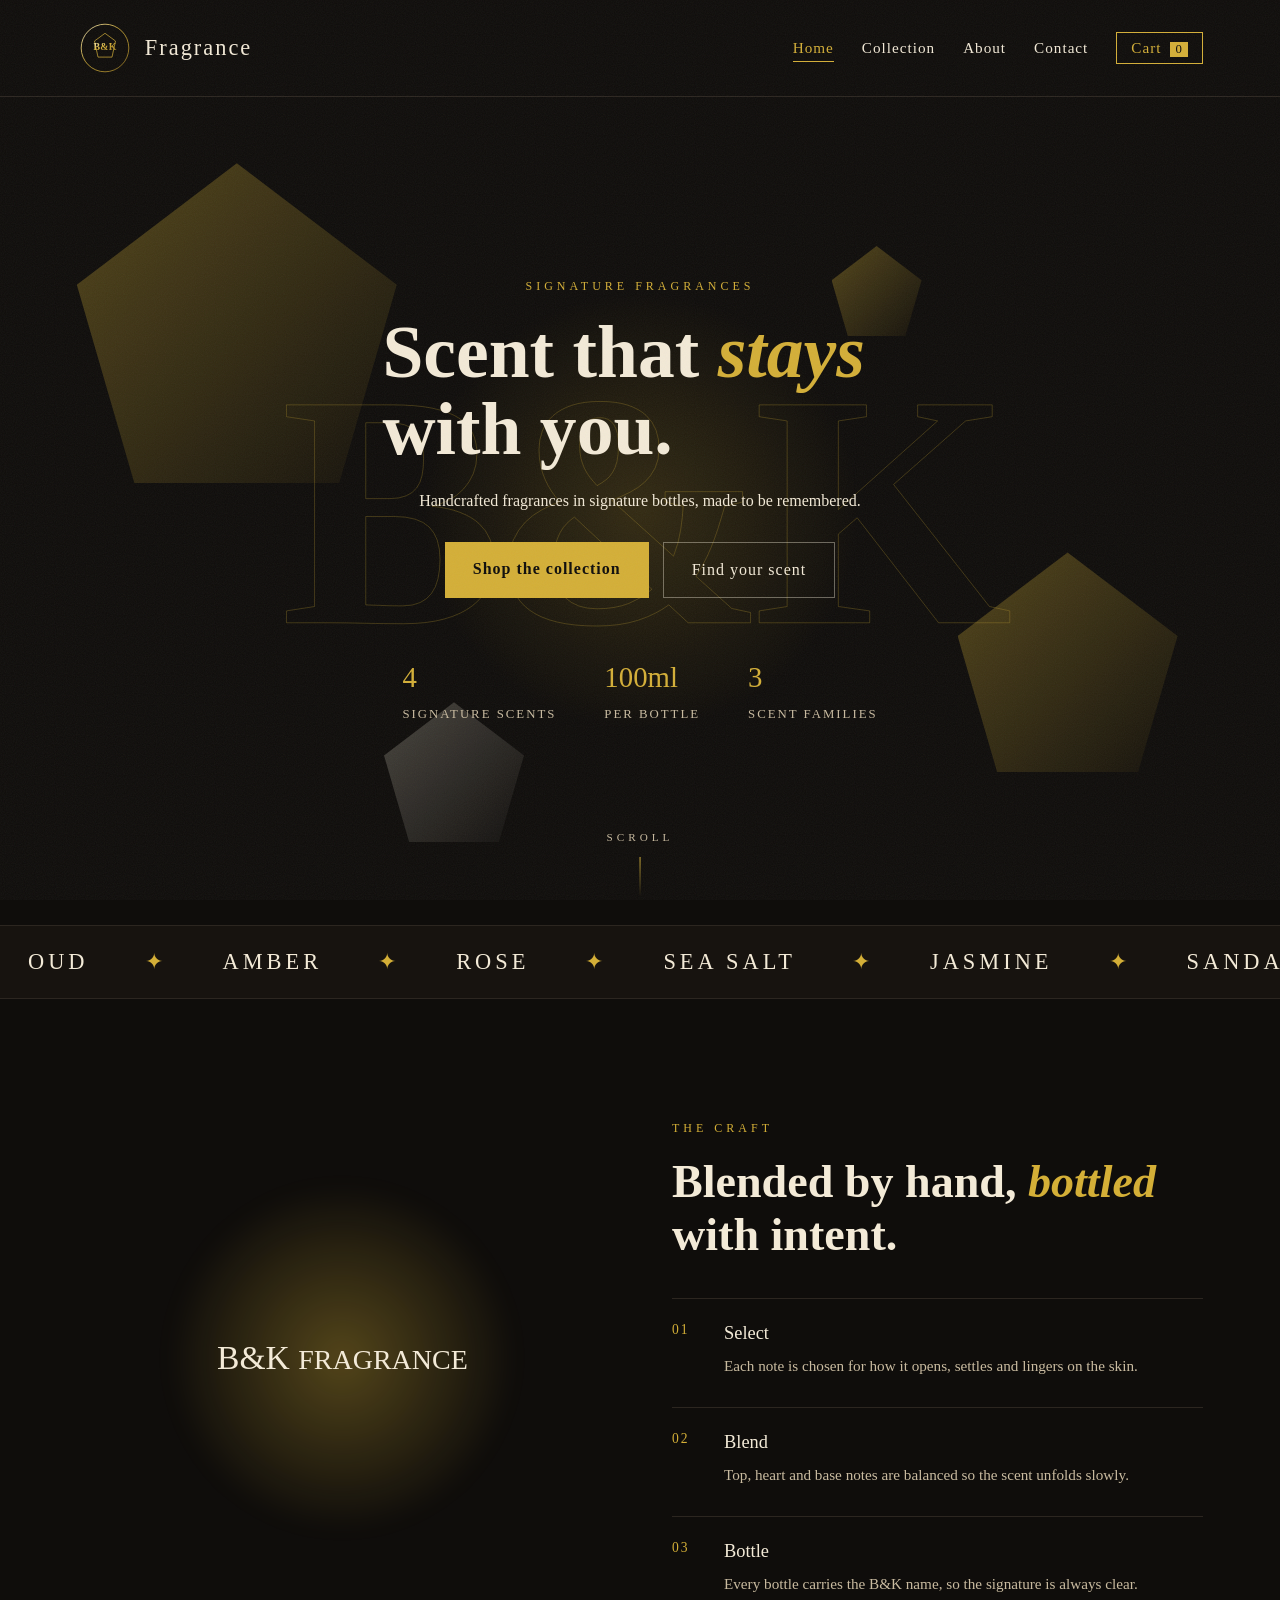
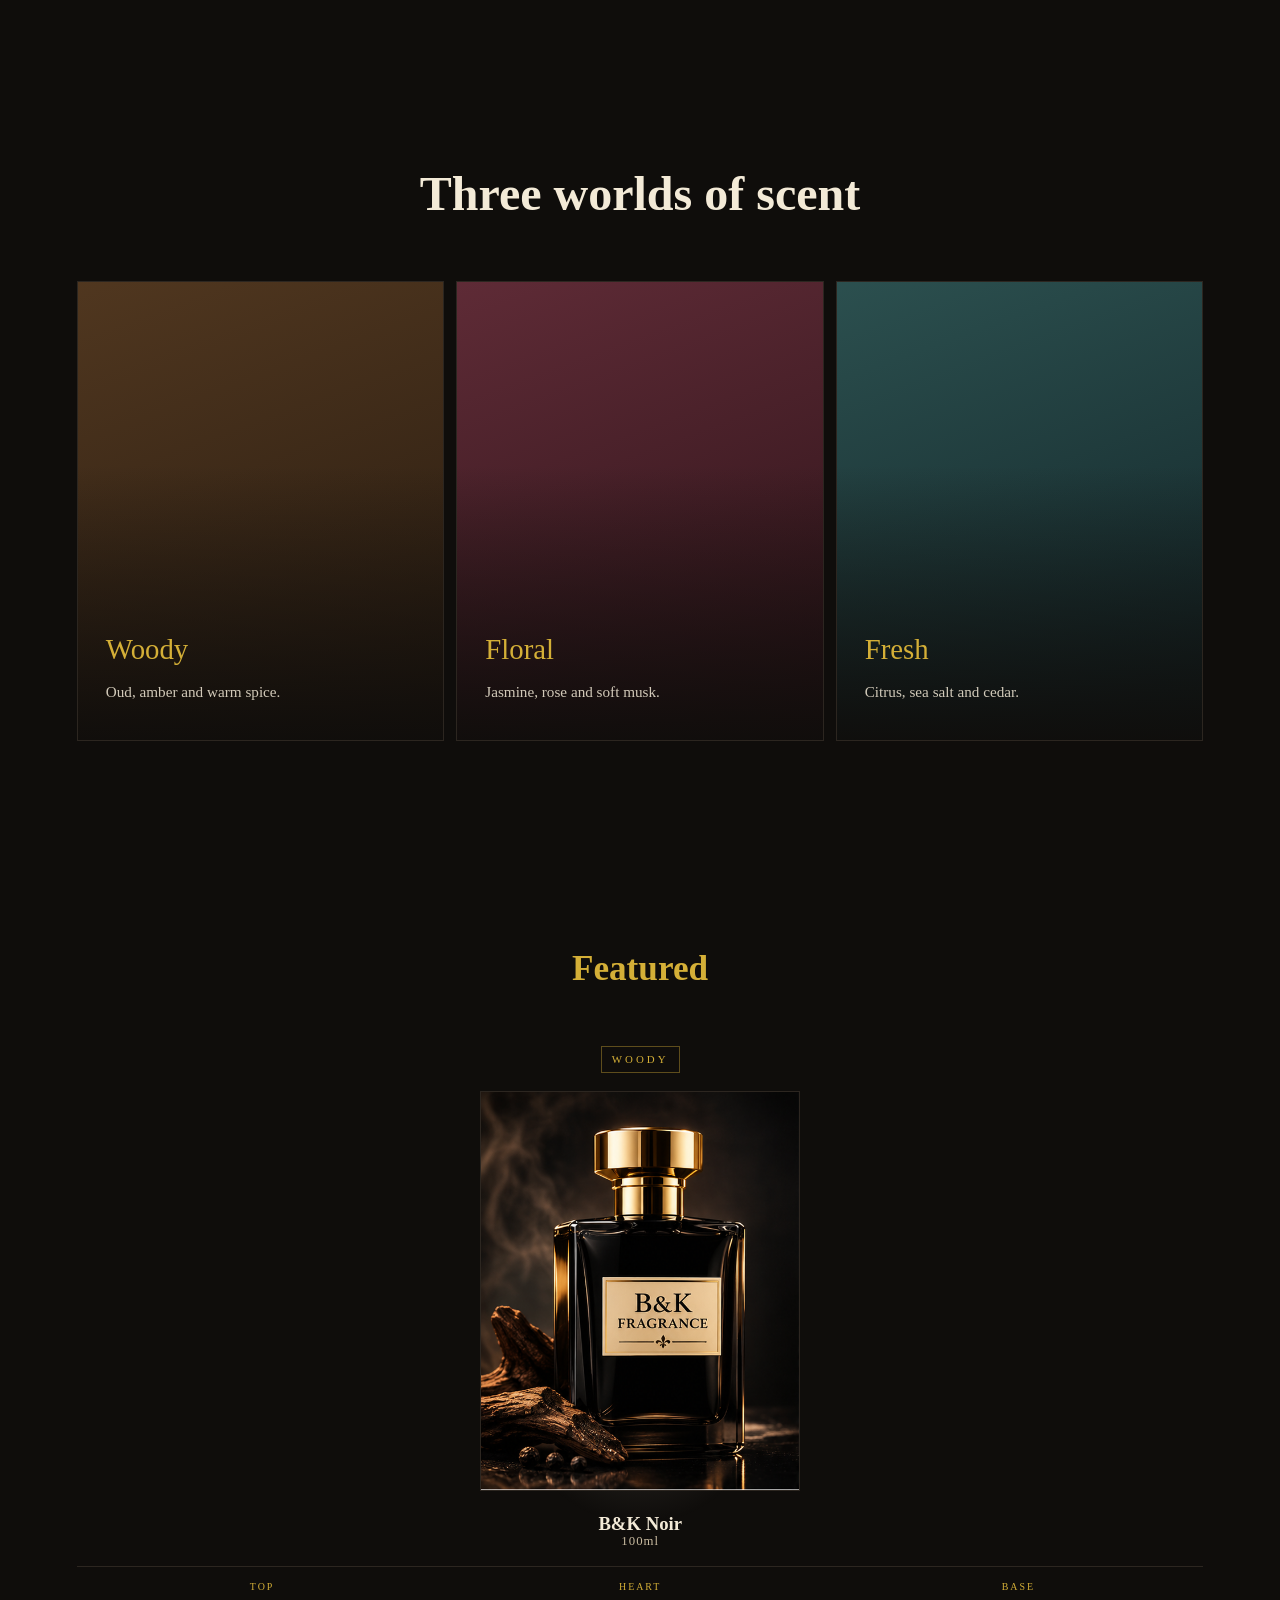
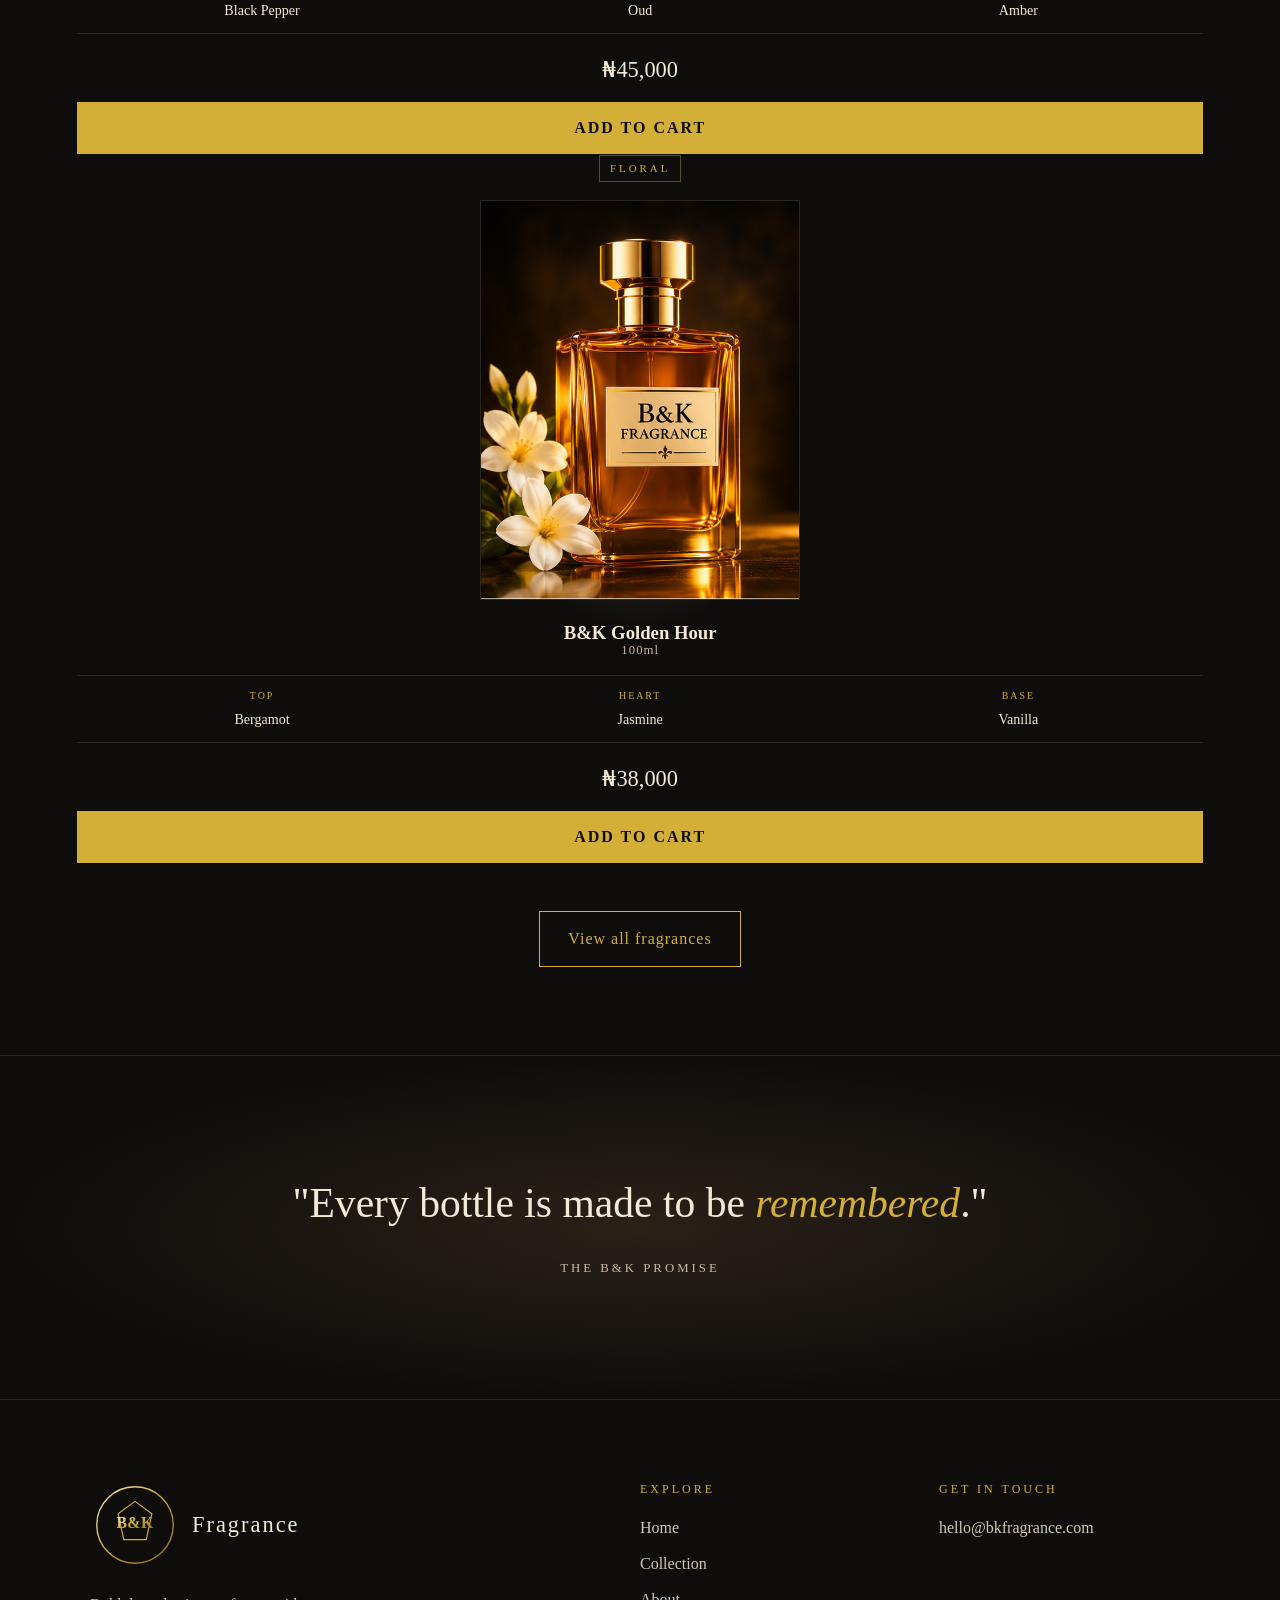
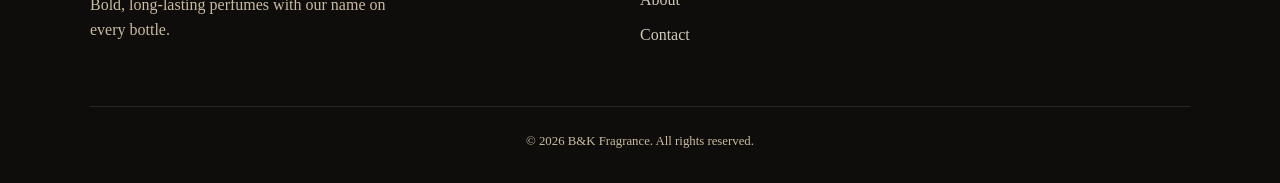
==== commit 1bdfdef1: "Add files via upload" ====
--- a/index.html
+++ b/index.html
@@ -8,6 +8,7 @@
       name="description"
       content="Bold, long-lasting perfumes with our name on every bottle."
     />
+
     <meta property="og:title" content="B&K Fragrance" />
     <meta
       property="og:description"
@@ -15,22 +16,23 @@
     />
     <meta
       property="og:image"
-      content="https://joshuaobiorah99-maker.github.io/bk-fragrance/images/og-image.png"
+      content="https://joshuaobiorah99-maker.github.io/b-k-fragrance/og-image.png"
     />
     <meta property="og:image:width" content="1200" />
     <meta property="og:image:height" content="630" />
     <meta
       property="og:url"
-      content="https://joshuaobiorah99-maker.github.io/bk-fragrance/"
+      content="https://joshuaobiorah99-maker.github.io/b-k-fragrance/"
     />
     <meta property="og:type" content="website" />
     <meta name="twitter:card" content="summary_large_image" />
+
     <link rel="stylesheet" href="style.css" />
   </head>
   <body>
     <header class="site-header">
-      <a href="index.html" class="logo"
-        ><svg
+      <a href="index.html" class="logo" aria-label="B&K Fragrance Home">
+        <svg
           xmlns="http://www.w3.org/2000/svg"
           viewBox="0 0 400 400"
           width="56"
@@ -68,10 +70,11 @@
           >
             B&amp;K
           </text>
-          <span>Fragrance</span>
-        </svg></a
-      >
-      <nav>
+        </svg>
+        <span>Fragrance</span>
+      </a>
+
+      <nav aria-label="Main navigation">
         <a href="index.html" class="active">Home</a>
         <a href="collection.html">Collection</a>
         <a href="about.html">About</a>
@@ -79,117 +82,136 @@
       </nav>
     </header>
 
-    <section class="hero">
-      <div class="hero-mark" aria-hidden="true">B&amp;K</div>
-      <span class="eyebrow">Signature fragrances</span>
-      <h1>Scent that <em>stays</em> with you.</h1>
-      <p>Handcrafted fragrances in signature bottles, made to be remembered.</p>
-      <div class="hero-actions">
-        <a href="collection.html" class="btn">Shop the collection</a>
-        <a href="contact.html" class="btn-ghost">Find your scent</a>
+    <main>
+      <section class="hero">
+        <div class="hero-mark" aria-hidden="true">B&amp;K</div>
+        <span class="eyebrow">Signature fragrances</span>
+        <h1>Scent that <em>stays</em> with you.</h1>
+        <p>
+          Handcrafted fragrances in signature bottles, made to be remembered.
+        </p>
+
+        <div class="hero-actions">
+          <a href="collection.html" class="btn">Shop the collection</a>
+          <a href="contact.html" class="btn-ghost">Find your scent</a>
+        </div>
+
+        <ul class="hero-stats">
+          <li><strong>4</strong><span>Signature scents</span></li>
+          <li><strong>100ml</strong><span>Per bottle</span></li>
+          <li><strong>3</strong><span>Scent families</span></li>
+        </ul>
+
+        <div class="scroll-cue">Scroll</div>
+      </section>
+
+      <div class="marquee" aria-hidden="true">
+        <div class="marquee-track">
+          <span>Oud</span><span>Amber</span><span>Rose</span>
+          <span>Sea Salt</span><span>Jasmine</span> <span>Sandalwood</span
+          ><span>Vanilla</span> <span>Cedar</span><span>Oud</span
+          ><span>Amber</span> <span>Rose</span><span>Sea Salt</span>
+          <span>Jasmine</span><span>Sandalwood</span> <span>Vanilla</span
+          ><span>Cedar</span>
+        </div>
       </div>
-      <ul class="hero-stats">
-        <li><strong>4</strong><span>Signature scents</span></li>
-        <li><strong>100ml</strong><span>Per bottle</span></li>
-        <li><strong>3</strong><span>Scent families</span></li>
-      </ul>
-      <div class="scroll-cue">Scroll</div>
-    </section>
-
-    <div class="marquee" aria-hidden="true">
-      <div class="marquee-track">
-        <span>Oud</span><span>Amber</span><span>Rose</span><span>Sea Salt</span
-        ><span>Jasmine</span><span>Sandalwood</span><span>Vanilla</span
-        ><span>Cedar</span> <span>Oud</span><span>Amber</span><span>Rose</span
-        ><span>Sea Salt</span><span>Jasmine</span><span>Sandalwood</span
-        ><span>Vanilla</span><span>Cedar</span>
-      </div>
-    </div>
-
-    <section class="split">
-      <div class="split-visual">
-        <div class="orb"></div>
-        <div class="bottle-stage">
-          <div class="bottle">
-            <div class="bottle-cap"></div>
-            <div class="bottle-neck"></div>
-            <div class="bottle-body">
-              <div class="bottle-label">
-                B&amp;K
-                <small>FRAGRANCE</small>
+
+      <section class="split">
+        <div class="split-visual">
+          <div class="orb"></div>
+          <div class="bottle-stage">
+            <div class="bottle">
+              <div class="bottle-cap"></div>
+              <div class="bottle-neck"></div>
+              <div class="bottle-body">
+                <div class="bottle-label">
+                  B&amp;K
+                  <small>FRAGRANCE</small>
+                </div>
               </div>
             </div>
           </div>
         </div>
-      </div>
-      <div class="split-copy">
-        <span class="eyebrow">The craft</span>
-        <h2>Blended by hand, <em>bottled</em> with intent.</h2>
-        <ol class="steps">
-          <li>
-            <span>01</span>
-            <div>
-              <h4>Select</h4>
-              <p>
-                Each note is chosen for how it opens, settles and lingers on the
-                skin.
-              </p>
-            </div>
-          </li>
-          <li>
-            <span>02</span>
-            <div>
-              <h4>Blend</h4>
-              <p>
-                Top, heart and base notes are balanced so the scent unfolds
-                slowly.
-              </p>
-            </div>
-          </li>
-          <li>
-            <span>03</span>
-            <div>
-              <h4>Bottle</h4>
-              <p>
-                Every bottle carries the B&amp;K name, so the signature is
-                always clear.
-              </p>
-            </div>
-          </li>
-        </ol>
-      </div>
-    </section>
-
-    <section class="families">
-      <h2 class="section-title">Three worlds of scent</h2>
-      <div class="family-row">
-        <a href="collection.html?family=Woody" class="family-card woody">
-          <span class="family-name">Woody</span>
-          <span class="family-desc">Oud, amber and warm spice.</span>
-        </a>
-        <a href="collection.html?family=Floral" class="family-card floral">
-          <span class="family-name">Floral</span>
-          <span class="family-desc">Jasmine, rose and soft musk.</span>
-        </a>
-        <a href="collection.html?family=Fresh" class="family-card fresh">
-          <span class="family-name">Fresh</span>
-          <span class="family-desc">Citrus, sea salt and cedar.</span>
-        </a>
-      </div>
-    </section>
-
-    <section id="featured" class="featured">
-      <h2>Featured</h2>
-      <div class="product-grid" id="featuredGrid"></div>
-      <p class="center-link">
-        <a href="collection.html" class="btn-outline">View all fragrances</a>
-      </p>
-    </section>
-
-    <section class="quote-band">
-      <blockquote>"Every bottle is made to be <em>remembered</em>."</blockquote>
-      <cite>The B&amp;K promise</cite>
-    </section>
+
+        <div class="split-copy">
+          <span class="eyebrow">The craft</span>
+          <h2>Blended by hand, <em>bottled</em> with intent.</h2>
+
+          <ol class="steps">
+            <li>
+              <span>01</span>
+              <div>
+                <h4>Select</h4>
+                <p>
+                  Each note is chosen for how it opens, settles and lingers on
+                  the skin.
+                </p>
+              </div>
+            </li>
+            <li>
+              <span>02</span>
+              <div>
+                <h4>Blend</h4>
+                <p>
+                  Top, heart and base notes are balanced so the scent unfolds
+                  slowly.
+                </p>
+              </div>
+            </li>
+            <li>
+              <span>03</span>
+              <div>
+                <h4>Bottle</h4>
+                <p>
+                  Every bottle carries the B&amp;K name, so the signature is
+                  always clear.
+                </p>
+              </div>
+            </li>
+          </ol>
+        </div>
+      </section>
+
+      <section class="families">
+        <h2 class="section-title">Three worlds of scent</h2>
+
+        <div class="family-row">
+          <a href="collection.html?family=Woody" class="family-card woody">
+            <span class="family-name">Woody</span>
+            <span class="family-desc">Oud, amber and warm spice.</span>
+          </a>
+
+          <a href="collection.html?family=Floral" class="family-card floral">
+            <span class="family-name">Floral</span>
+            <span class="family-desc">Jasmine, rose and soft musk.</span>
+          </a>
+
+          <a href="collection.html?family=Fresh" class="family-card fresh">
+            <span class="family-name">Fresh</span>
+            <span class="family-desc">Citrus, sea salt and cedar.</span>
+          </a>
+        </div>
+      </section>
+
+      <section id="featured" class="featured">
+        <h2>Featured</h2>
+
+        <div class="product-grid" id="featuredGrid"></div>
+
+        <p class="center-link">
+          <a href="collection.html" class="btn-outline">
+            View all fragrances
+          </a>
+        </p>
+      </section>
+
+      <section class="quote-band">
+        <blockquote>
+          "Every bottle is made to be <em>remembered</em>."
+        </blockquote>
+        <cite>The B&amp;K promise</cite>
+      </section>
+    </main>
 
     <footer class="site-footer big-footer">
       <div class="footer-grid">
@@ -233,11 +255,12 @@
               >
                 B&amp;K
               </text>
-              <span>Fragrance</span>
             </svg>
+            <span>Fragrance</span>
           </div>
           <p>Bold, long-lasting perfumes with our name on every bottle.</p>
         </div>
+
         <div class="footer-col">
           <h4>Explore</h4>
           <a href="index.html">Home</a>
@@ -245,11 +268,13 @@
           <a href="about.html">About</a>
           <a href="contact.html">Contact</a>
         </div>
+
         <div class="footer-col">
           <h4>Get in touch</h4>
-          <a href="mailto:hello@bkfragrance.com">hello@bkfragrance.com</a>
+          <a href="mailto:hello@bkfragrance.com"> hello@bkfragrance.com </a>
         </div>
       </div>
+
       <p class="footer-bottom">
         &copy; 2026 B&amp;K Fragrance. All rights reserved.
       </p>
--- a/style.css
+++ b/style.css
@@ -1948,3 +1948,4 @@
     letter-spacing: 1px;
   }
 }
+
